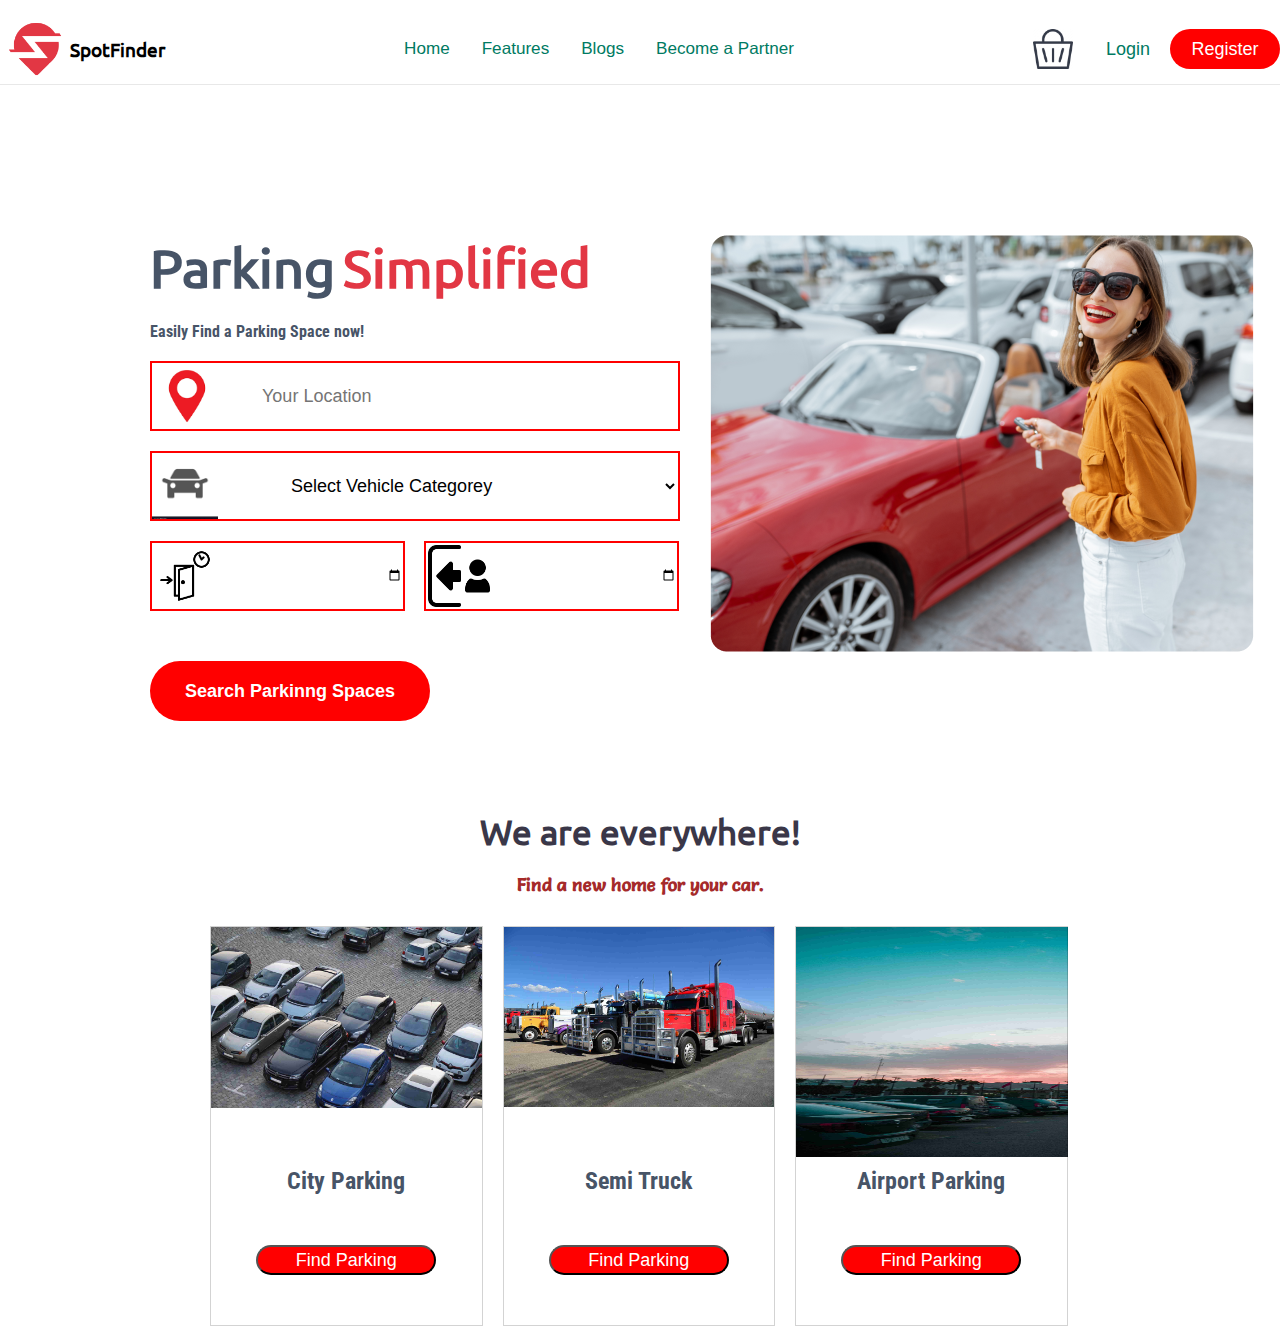
==== index.html @ 233106ea "Some Changes" ====
<!DOCTYPE html>
<html lang="en">
<head>
    <meta charset="UTF-8">
    <meta name="viewport" content="width=device-width, initial-scale=1.0">
    <title>SpotFinder-Clone</title>
    <link rel="stylesheet" href="style.css">
</head>
<body>
    
<nav>
    <div id="left">
        <img src="images/logo.png" alt="img">
        <h3>SpotFinder</h3>
    </div>
    <div id="center">
        <a href="#">Home</a>
        <a href="#">Features</a>
        <a href="#">Blogs</a>
        <a href="#">Become a Partner</a>
    </div>
    <div id="right">
        <img src="images/cart.png" alt="img">
        <button id="b1">Login</button>
        <button id="b2">Register</button>
    </div>
</nav>

<!-- nav bar closed -->



<!-- 1st main div open -->


<div id="main">

    <div id="cm1">
        <h1><span id="span1">Parking</span> <span id="span2">Simplified</span></h1>
        <h4>Easily Find a Parking Space now!</h4>
        <form action="">
        <input type="text" placeholder="&nbsp;&nbsp;&nbsp;&nbsp;&nbsp;&nbsp;&nbsp;&nbsp;Your Location" id="input1">
        <br>
    <select name="" id="">
        <option selected disabled> &nbsp;&nbsp;&nbsp;&nbsp;&nbsp;&nbsp;&nbsp;&nbsp;&nbsp;&nbsp;&nbsp;&nbsp; Select Vehicle Categorey</option>
        <option value="">Car</option>
        <option value="">Event</option>
        <option value="">Valet</option>
        <option value="">Semi Truck</option>
    </select>
    <br>
    <input type="date" placeholder="Checkin" id="input2">
    <input type="date" placeholder="Check Out" id="input3">
    </form>
    <button id="b3">Search Parkinng spaces</button>
    </div>
    <div id="cm2">
        <img src="images/mainpic1.png" alt="img">
    </div>
</div>


    <h1 style="color: #3A3748; font-family: 'ubuntu'; text-align: center; margin-top: 90px; font-size: 220%;">We are everywhere!</h1>
    <h4 style="color: brown; font-family: 'salsa'; text-align: center; margin-top: 20px; margin-bottom: 30px; font-size: large;">Find a new home for your car.</h4>
    <div id="main2">
    <div id="md1">
        <!-- <img src="images/cityparking.jpg" alt="img"> -->
        <h2>City Parking</h2>
        <button class="button1">Find Parking</button>
    </div>
    <div id="md2">
        <!-- <img src="images/truck.jpg" alt="img"> -->
        <h2>Semi Truck</h2>
        <button class="button1">Find Parking</button>
    </div>
    <div id="md3">
        <!-- <img src="images/airportparking.jpg" alt="img" style="width: 350px; height: 200px;"> -->
        <h2>Airport Parking</h2>
        <button class="button1">Find Parking</button>
    </div>
</div>


</body>
</html>
---- style.css ----
@font-face {
    font-family: 'roboto';
    src: url(Fonts/Roboto_Condensed/RobotoCondensed-VariableFont_wght.ttf);
}
@font-face {
    font-family: 'salsa';
    src: url(Fonts/Salsa/Salsa-Regular.ttf);
}
@font-face {
    font-family: 'ubuntu';
    src: url(Fonts/Ubuntu/Ubuntu-Regular.ttf);
}
nav{
    display: flex;
    justify-content: space-between;
    align-items: center;
    padding-top: 14px;
    border-bottom: 1px solid rgba(0, 0, 0, 0.089);
}
*{
    margin: 0;
    padding: 0;
    box-sizing: border-box;
}
#left img{
    width: 70px;
    height: 70px;
    /* margin-left: 60px; */
}
#left{
    display: flex;
    align-items: center;
}
#left h3{
    font-family: 'ubuntu';
}
#center a{
    text-decoration: none;
    padding: 14px;
    color: #007A62;
    font-size: 107%;
    font-family: 'Gill Sans', 'Gill Sans MT', Calibri, 'Trebuchet MS', sans-serif;
}
#right{
    display: flex;
    /* padding: 10px; */
}
#right img{
    width: 40px;
    height: 40px;
    margin-right: 20px;
    display: flex;
    align-items: center;
}
#right #b1{
    border: none;
    color: #007A62;
    margin-left: 13px;
    font-size: large;
    background-color: transparent;
}
#right #b2{
    color: white;
    background-color: red;
    border: none;
    width: 110px;
    border-radius: 20px;
    margin-left: 20px;
    font-size: large;
}
#input1{
    background: url(images/location.png) no-repeat left center;
    background-size: contain;
    padding-left: 70px;
    font-size: large;
    height: 70px;
    width: 530px;
    margin-top: 20px;
    outline: none;
    border: 2px solid red;
}
select{
    background: url(images/vehicle.png) no-repeat left center;
    background-size: contain;
    height: 50px;
    width: 400px;
    margin-top: 20px;
    font-size: large;
    height: 70px;
    width: 530px;
    outline: none;
    border: 2px solid red;
    padding-left: 70px;
}
#input2{
    background: url(images/checkout.png) no-repeat left center;
    background-size: contain;
    height: 70px;
    width: 255px;
    border: 2px solid red;
    margin-right: 15px;
}
#input3{
    background: url(images/checkin.png) no-repeat left center;
    background-size: contain;
    height: 70px;
    width: 255px;
    margin-top: 20px;
    border: 2px solid red;
}
input[type=date]::-webkit-datetime-edit-text {
    -webkit-appearance: none;
    display: none;
}
input[type=date]::-webkit-datetime-edit-month-field{
    -webkit-appearance: none;
    display: none;
}
input[type=date]::-webkit-datetime-edit-day-field {
    -webkit-appearance: none;
    display: none;
}
input[type=date]::-webkit-datetime-edit-year-field {
    -webkit-appearance: none;
    display: none;
}
#b3{
    background-color: red;
    color: white;
    width: 280px;
    margin-top: 50px;
    height: 60px;
    font-weight: bolder;
    font-size: large;
    font-family: 'Segoe UI', Tahoma, Geneva, Verdana, sans-serif;
    border: none;
    border-radius: 30px;
    text-transform: capitalize;
}
#main{
    display: flex;
    margin-top: 150px;
}
#cm1{
    margin-left: 150px;
}
#cm2{
    padding-left: 30px;
    
}
#span1{
    font-family: 'ubuntu';
    color: #475467;
    font-size: 170%;
}
#span2{
    color: #E23744;
    font-family: 'ubuntu';
    font-size: 170%;
}
#cm1 h4{
    color: #475467;
    font-family: 'roboto';
    margin-top: 22px;
}
#main2{
    width: 100%;
    display: flex;
    padding-left: 190px;
}
#md1{
    width: 25%;
    height: 400px;
    border: 1px solid rgba(0, 0, 0, 0.171);
   margin-left: 20px;
    box-sizing: border-box;
    display: flex;
    flex-direction: column;
    padding-top: 240px;
    align-items: center;  
    background: url(images/cityparking.jpg) no-repeat;
    background-size: contain;
}
#md2{
    width: 25%;
    height: 400px;
    border: 1px solid rgba(0, 0, 0, 0.171);
   margin-left: 20px;
    box-sizing: border-box;
    display: flex;
    flex-direction: column;
    padding-top: 240px;
    align-items: center;  
    background: url(images/truck.jpg) no-repeat;
    background-size: contain;
}

#md3{
    width: 25%;
    height: 400px;
    border: 1px solid rgba(0, 0, 0, 0.171);
   margin-left: 20px;
    box-sizing: border-box;
    display: flex;
    flex-direction: column;
    padding-top: 240px;
    align-items: center;  
    background: url(images/airportparking.jpg) no-repeat;
    background-size: 600px 230px;
}
#md3{
    width: 25%;
    height: 400px;
    margin-left: 20px;
    box-sizing: border-box;
    border: 1px solid rgba(0, 0, 0, 0.171);
}
#md1 img{
    width: 100%;
}
#md2 img{
    width: 100%;
}
#md3 img{
    width: 84%;
}
#md1 h2{
    text-align: center;
    font-family: 'roboto';
    color: #475467;
}
#md2 h2{
    text-align: center;
    font-family: 'roboto';
    color: #475467;
}#md3 h2{
    text-align: center;
    font-family: 'roboto';
    color: #475467;
}
.button1{
    background-color: red;
    color: white;
    width: 180px;
    border-radius: 20px;
    height: 30px;
    font-size: large;
    margin-top: 50px;
    
}
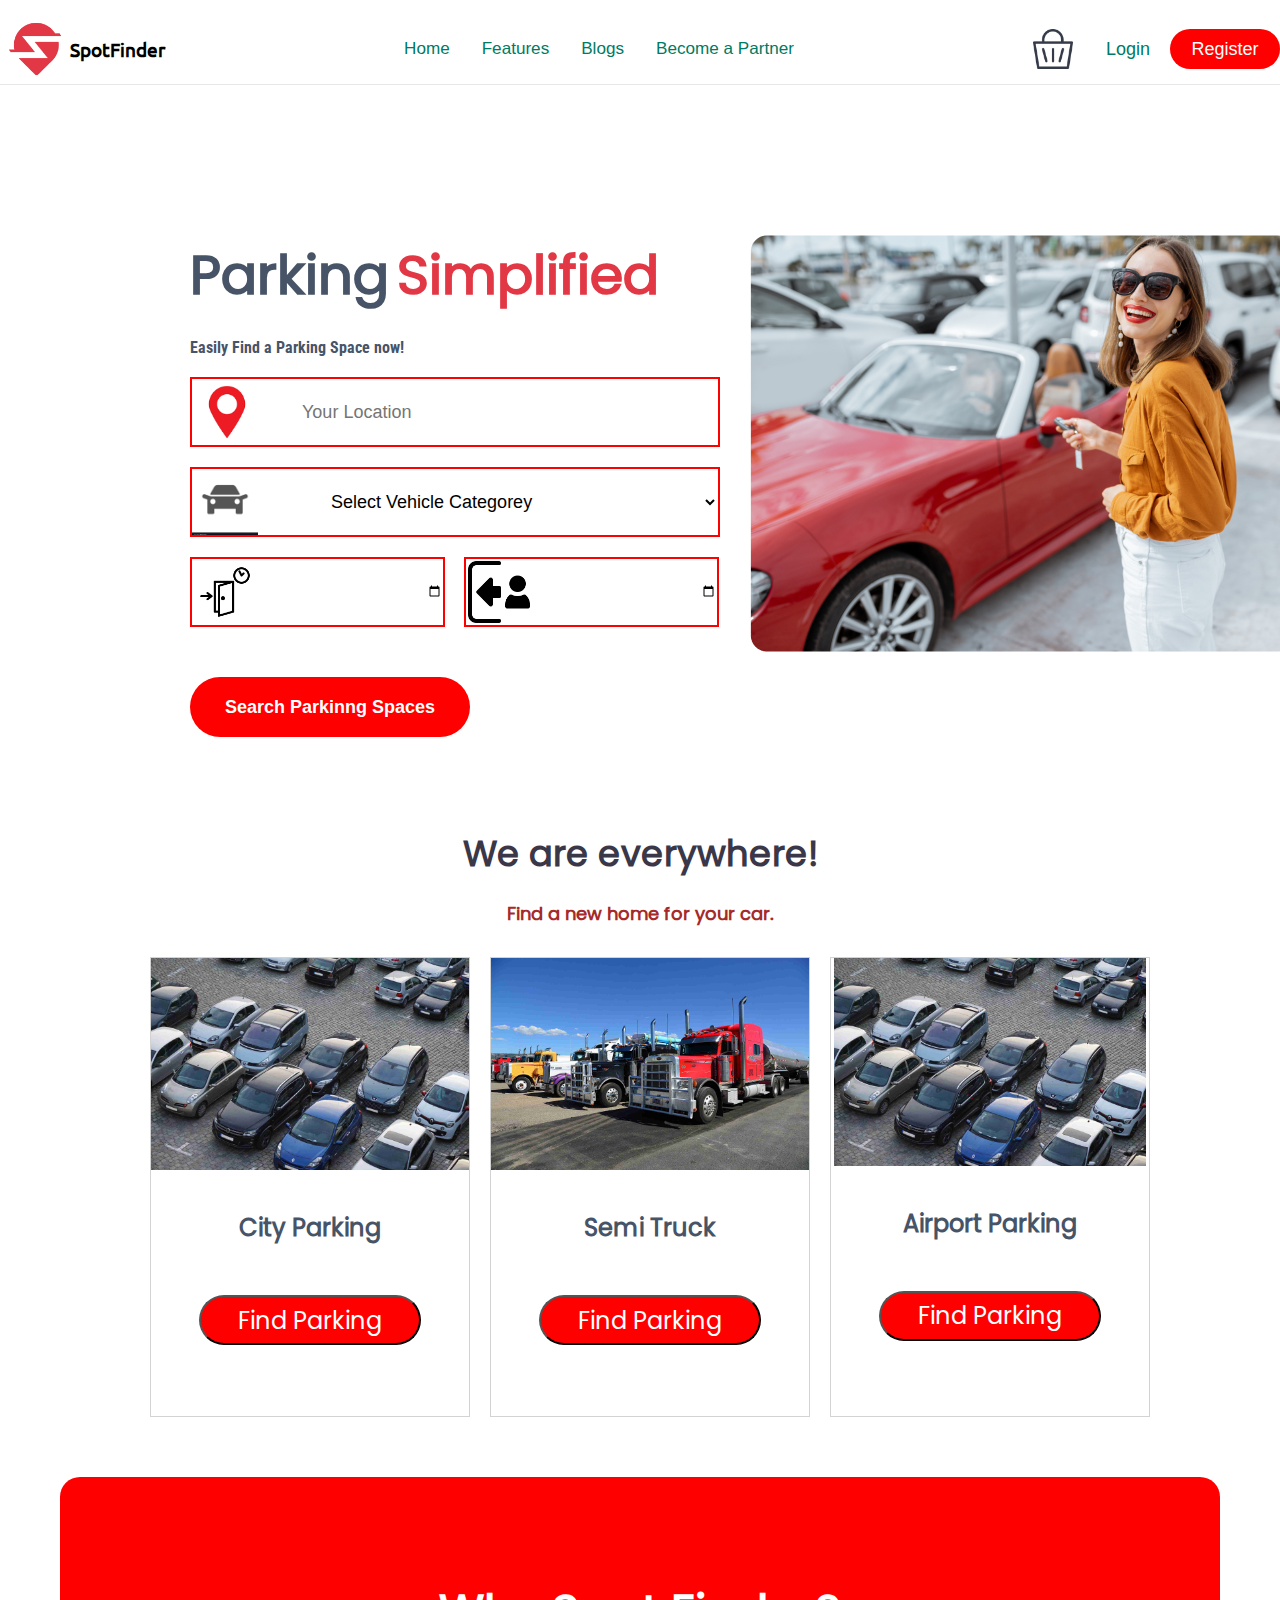
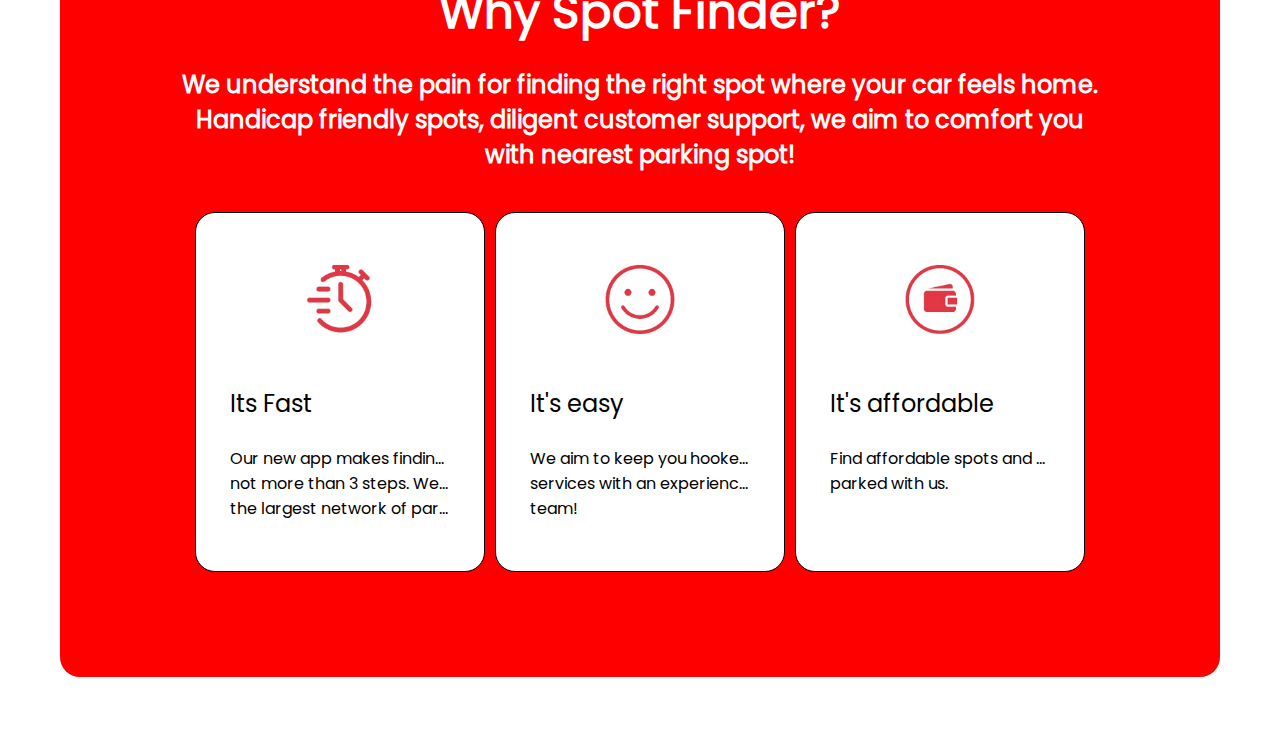
==== commit 64322b0f: "Some-Changes" ====
--- a/index.html
+++ b/index.html
@@ -60,26 +60,57 @@
 </div>
 
 
-    <h1 style="color: #3A3748; font-family: 'ubuntu'; text-align: center; margin-top: 90px; font-size: 220%;">We are everywhere!</h1>
-    <h4 style="color: brown; font-family: 'salsa'; text-align: center; margin-top: 20px; margin-bottom: 30px; font-size: large;">Find a new home for your car.</h4>
+    <h1 style="color: #3A3748; font-family: 'poppins'; text-align: center; margin-top: 90px; font-size: 220%;">We are everywhere!</h1>
+    <h4 style="color: brown; font-family: 'poppins'; text-align: center; margin-top: 20px; margin-bottom: 30px; font-size: large;">Find a new home for your car.</h4>
     <div id="main2">
     <div id="md1">
-        <!-- <img src="images/cityparking.jpg" alt="img"> -->
+        <img src="images/cityparking.jpg" alt="img" style="margin-top: 0px;">
         <h2>City Parking</h2>
         <button class="button1">Find Parking</button>
     </div>
     <div id="md2">
-        <!-- <img src="images/truck.jpg" alt="img"> -->
+        <img src="images/truck.jpg" alt="img">
         <h2>Semi Truck</h2>
         <button class="button1">Find Parking</button>
     </div>
     <div id="md3">
-        <!-- <img src="images/airportparking.jpg" alt="img" style="width: 350px; height: 200px;"> -->
+        <img src="images/cityparking.jpg" alt="img" >
         <h2>Airport Parking</h2>
         <button class="button1">Find Parking</button>
     </div>
 </div>
 
 
+
+<!-- 2nd main div opened -->
+
+
+<div id="main3">
+    <h1 style="text-align: center; font-size: 290%; padding-top: 100px;">Why Spot Finder?</h1>
+    <h4 style="text-align: center; margin-top: 20px; font-size: 150%;">We understand the pain for finding the right spot where your car feels home. <br> Handicap friendly spots, diligent customer support, we aim to comfort you <br> with nearest parking spot!</h4>
+<div id="main4">
+    <div id="m4-1">
+        <img src="images/time.png" alt="img">
+        <h2 class="div-text">Its Fast</h2>
+        <h4 class="div-text"><br> Our new app makes finding spots in <br> not more than 3 steps. We're building <br> the largest network of parking spots!</h4>
+    </div>
+
+    <div id="m4-2">
+        <img src="images/smile.png" alt="img">
+        <h2 class="div-text">It's easy</h2>
+        <h4 class="div-text"><br>We aim to keep you hooked to our <br> services with an experience excellence <br> team!</h4>
+    </div>
+
+    <div id="m4-3">
+        <img src="images/wallet.png" alt="img">
+        <h2 class="div-text">It's affordable</h2>
+        <h4 class="div-text"><br>Find affordable spots and spend your days stress-free while your car is <br> parked with us.</h4>
+    </div>
+</div>
+
+</div>
+
+</div>
+
 </body>
 </html>--- a/style.css
+++ b/style.css
@@ -9,6 +9,10 @@
 @font-face {
     font-family: 'ubuntu';
     src: url(Fonts/Ubuntu/Ubuntu-Regular.ttf);
+}
+@font-face {
+    font-family: 'poppins';
+    src: url(Fonts/Poppins/Poppins-Regular.ttf);
 }
 nav{
     display: flex;
@@ -140,7 +144,16 @@
 #main{
     display: flex;
     margin-top: 150px;
-}
+    display: flex;
+    margin-top: 150px;
+    max-width: 1200px; /* Adjust the value based on your design */
+    margin-left: auto;
+    margin-right: auto;
+    }
+    
+    /* Apply max-width to other container elements as needed */
+    
+
 #cm1{
     margin-left: 150px;
 }
@@ -149,13 +162,13 @@
     
 }
 #span1{
-    font-family: 'ubuntu';
+    font-family: 'poppins';
     color: #475467;
     font-size: 170%;
 }
 #span2{
     color: #E23744;
-    font-family: 'ubuntu';
+    font-family: 'poppins';
     font-size: 170%;
 }
 #cm1 h4{
@@ -166,54 +179,58 @@
 #main2{
     width: 100%;
     display: flex;
-    padding-left: 190px;
+    /* padding-left: 190px; */
+    align-items: center;
+    justify-content: center;
 }
 #md1{
-    width: 25%;
-    height: 400px;
+    width: 30%;
+    height: 460px;
+    border: 1px solid rgba(0, 0, 0, 0.171);
+    margin-left: 20px;
+    box-sizing: border-box;
+    display: flex;
+    flex-direction: column;
+    /* padding-top: 240px; */
+    align-items: center;  
+    /* background: url(images/cityparking.jpg) no-repeat; */
+    background-size: contain;
+}
+#md2{
+    width: 30%;
+    height: 460px;
     border: 1px solid rgba(0, 0, 0, 0.171);
    margin-left: 20px;
     box-sizing: border-box;
     display: flex;
     flex-direction: column;
-    padding-top: 240px;
+    /* padding-top: 240px; */
     align-items: center;  
-    background: url(images/cityparking.jpg) no-repeat;
-    background-size: contain;
-}
-#md2{
-    width: 25%;
-    height: 400px;
+    /* background: url(images/truck.jpg) no-repeat; */
+    /* background-size: contain; */
+}
+
+#md3{
+    width: 30%;
+    height: 460px;
     border: 1px solid rgba(0, 0, 0, 0.171);
-   margin-left: 20px;
-    box-sizing: border-box;
-    display: flex;
-    flex-direction: column;
-    padding-top: 240px;
+    margin-left: 20px;
+    /* box-sizing: border-box; */
+    display: flex;
+    flex-direction: column;
+    /* padding-top: 240px; */
     align-items: center;  
-    background: url(images/truck.jpg) no-repeat;
-    background-size: contain;
-}
-
+    /* background: url(images/airportparking.jpg) no-repeat; */
+    
+}
 #md3{
-    width: 25%;
-    height: 400px;
-    border: 1px solid rgba(0, 0, 0, 0.171);
-   margin-left: 20px;
-    box-sizing: border-box;
-    display: flex;
-    flex-direction: column;
-    padding-top: 240px;
-    align-items: center;  
-    background: url(images/airportparking.jpg) no-repeat;
-    background-size: 600px 230px;
-}
-#md3{
-    width: 25%;
-    height: 400px;
+    width: 30%;
+    height: 460px;
     margin-left: 20px;
     box-sizing: border-box;
     border: 1px solid rgba(0, 0, 0, 0.171);
+    display: flex;
+    flex-direction: column;
 }
 #md1 img{
     width: 100%;
@@ -222,29 +239,96 @@
     width: 100%;
 }
 #md3 img{
-    width: 84%;
+    width: 98%;
 }
 #md1 h2{
     text-align: center;
-    font-family: 'roboto';
-    color: #475467;
+    font-family: 'poppins';
+    color: #475467;
+    margin-top: 40px;
 }
 #md2 h2{
     text-align: center;
-    font-family: 'roboto';
-    color: #475467;
+    font-family: 'poppins';
+    color: #475467;
+    margin-top: 40px;
 }#md3 h2{
     text-align: center;
-    font-family: 'roboto';
-    color: #475467;
+    font-family: 'poppins';
+    color: #475467;
+    margin-top: 40px;
 }
 .button1{
     background-color: red;
     color: white;
-    width: 180px;
+    width: 210px;
+    border-radius: 30px;
+    height: 50px;
+    font-size: x-large;
+    margin-top: 50px;
+    font-family: 'poppins';
+    
+}
+
+#main3{
+    background-color: red;
     border-radius: 20px;
-    height: 30px;
-    font-size: large;
-    margin-top: 50px;
-    
-}+    margin-top: 60px;
+    margin: 60px;
+    height: 800px;
+}
+#main3 h1 , h4{
+    color: white;
+    font-family: 'poppins';
+}
+#main4{
+    display: flex;
+    width: 100%;
+    justify-content: center;
+    margin-top: 40px;
+    
+}
+
+#m4-1 , #m4-2 , #m4-3{
+    background-color: white;
+    width: 25%;
+    height: 360px;
+    border-radius: 20px;
+    border: 1px solid black;
+    display: flex;
+    align-items: center;
+    flex-direction: column;
+    font-family: 'poppins';
+}
+#m4-1 img , #m4-2 img , #m4-3 img{
+    width: 60%;
+}
+.div-text{
+    color: black;
+    /* margin-top: 40px; */
+    text-align: justify;
+    font-weight: lighter;
+    padding-left: 20px;
+    padding-right: 20px;
+}
+#m4-2 , #m4-3{
+    margin-left: 10px;
+}
+#md1, #md2, #md3 {
+    width: 25%;
+    /* ... other styles ... */
+}
+
+.button1 {
+    width: 70%; /* Adjust the percentage based on your design */
+}
+.div-text {
+ 
+    width: 90%; 
+}
+.div-text {
+    overflow: hidden;
+    text-overflow: ellipsis;
+    white-space: nowrap;
+}
+
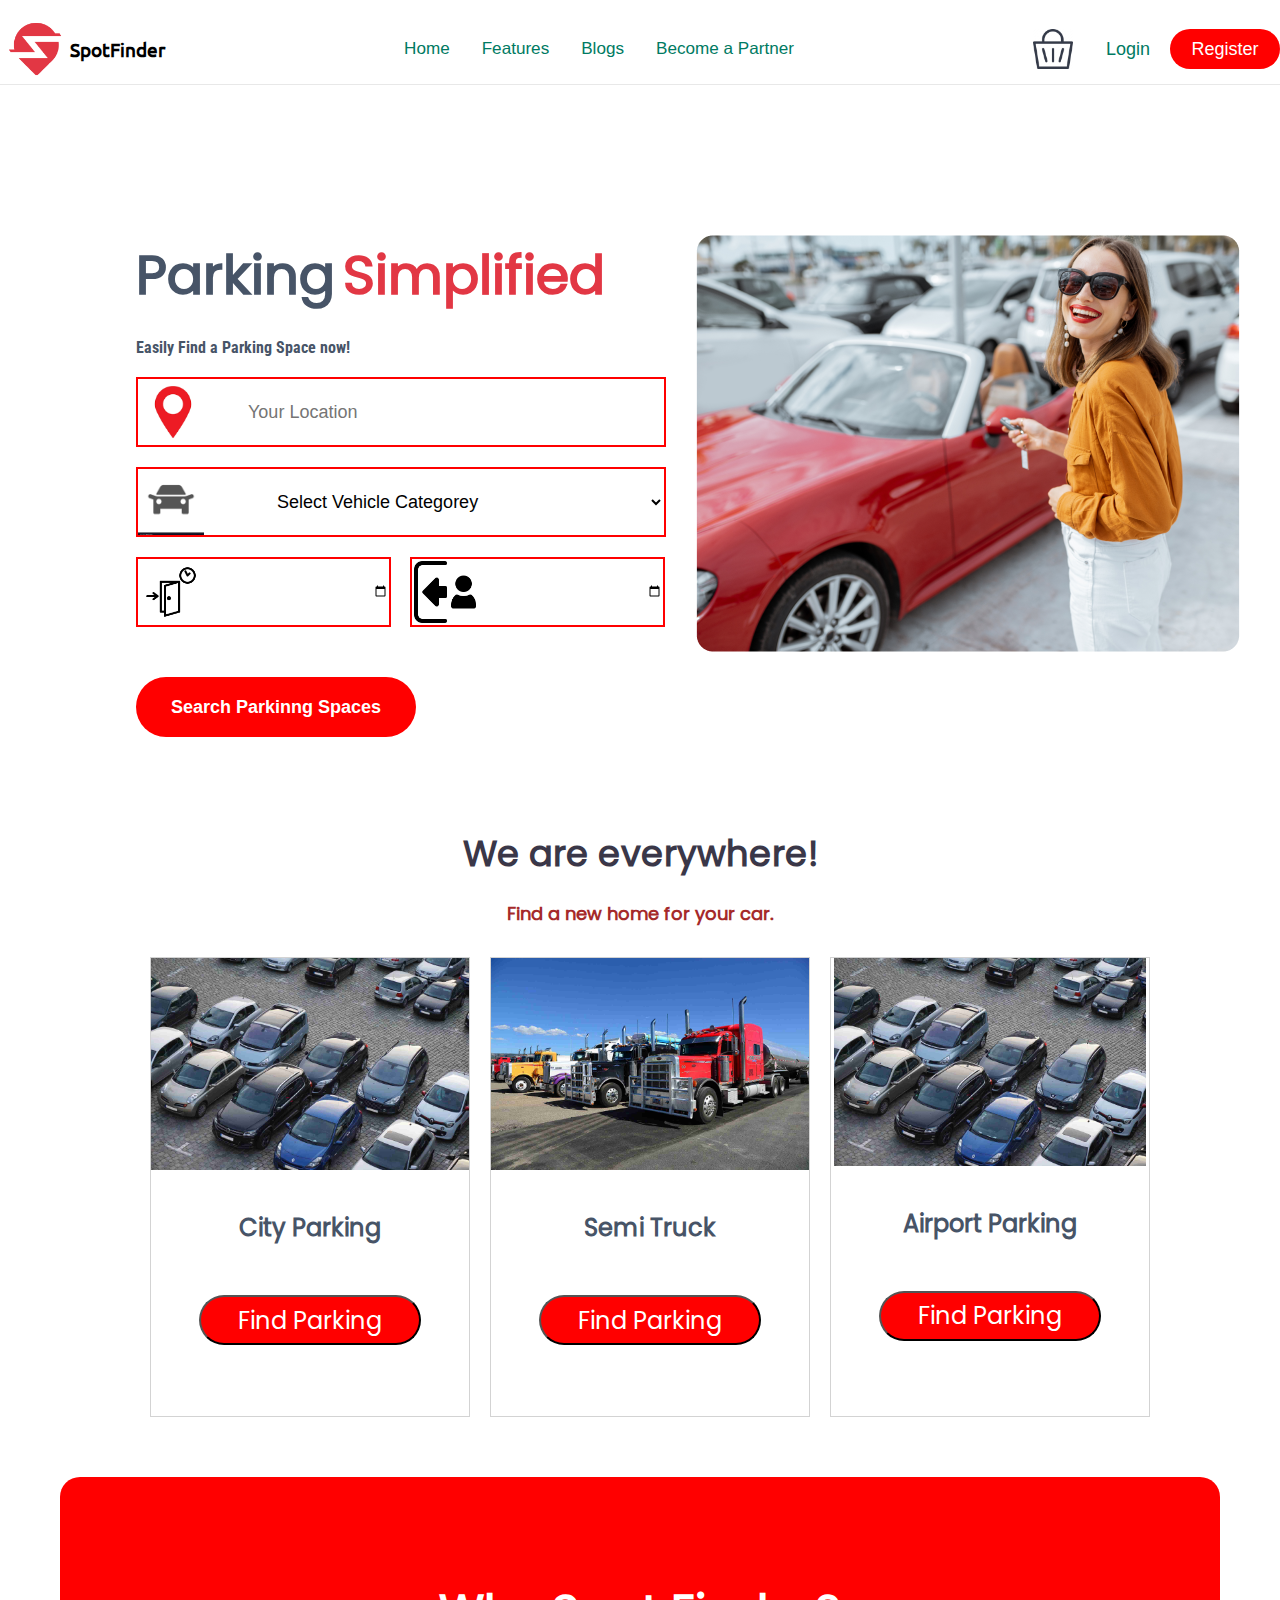
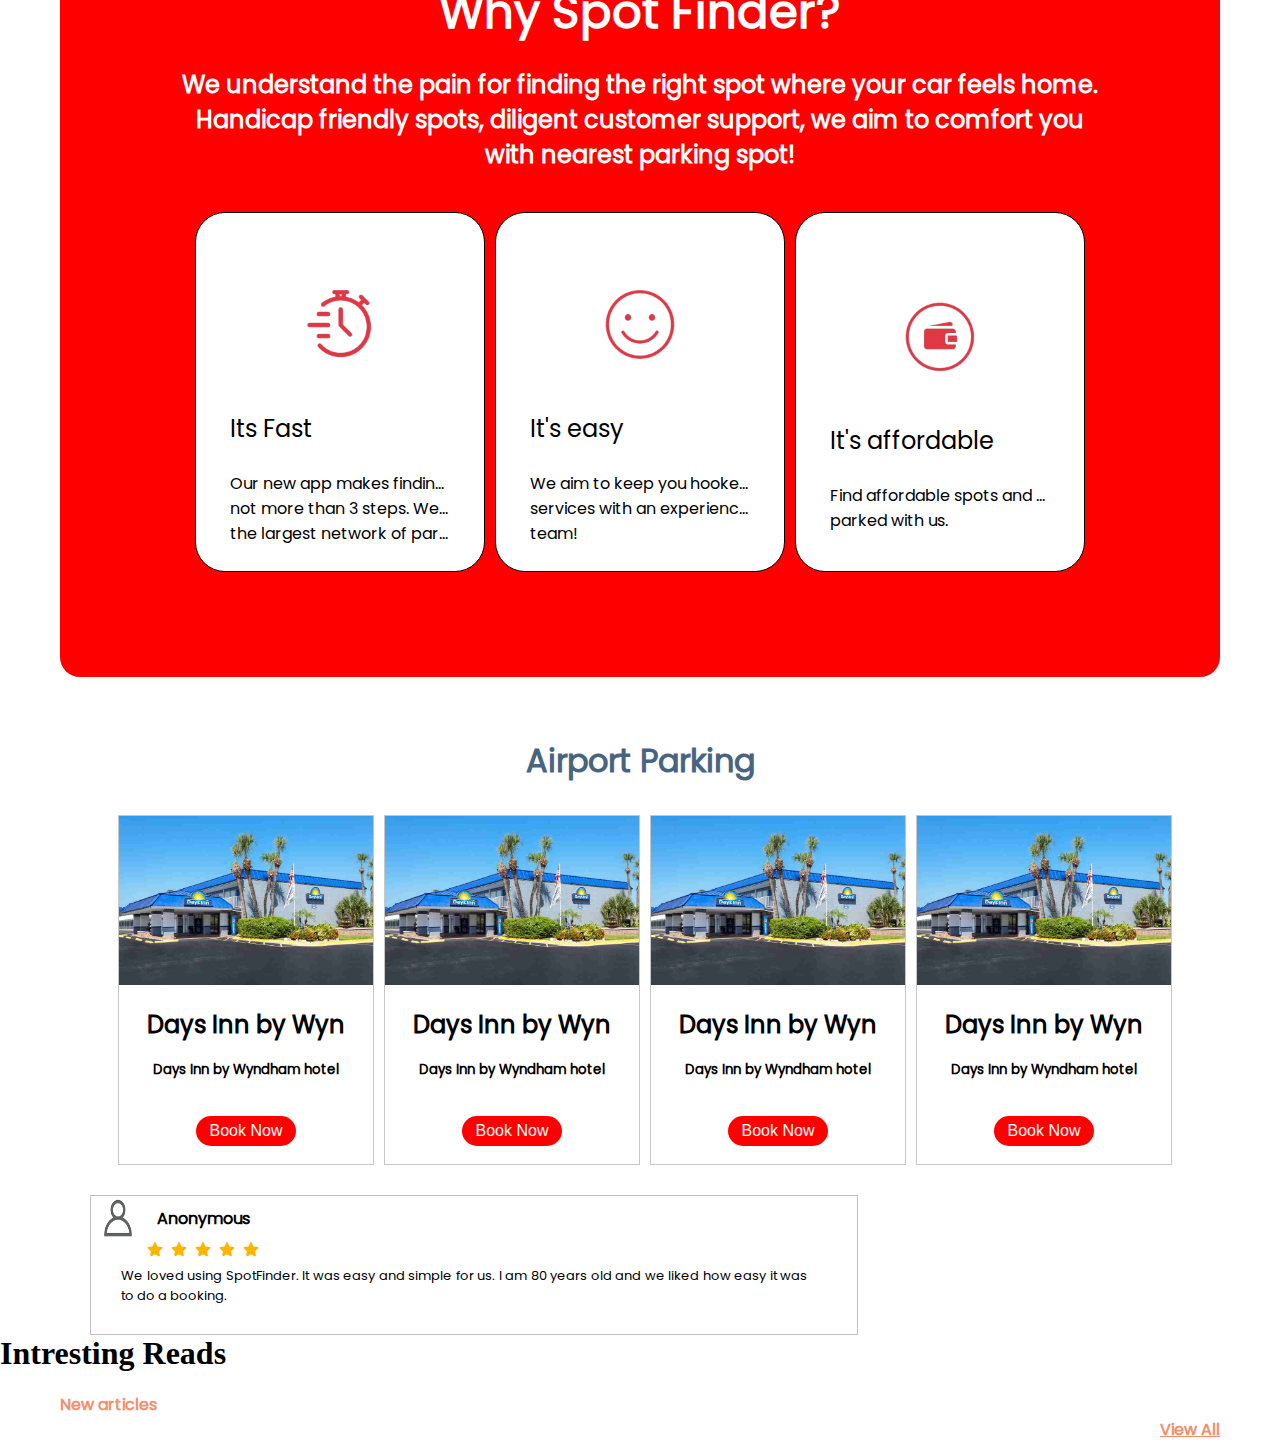
==== commit a47b0528: "Some Changes" ====
--- a/index.html
+++ b/index.html
@@ -79,7 +79,7 @@
         <button class="button1">Find Parking</button>
     </div>
 </div>
-
+</div>
 
 
 <!-- 2nd main div opened -->
@@ -110,7 +110,68 @@
 
 </div>
 
+
+
+
+
+
+<h1 style="color: #476480; text-align: center; font-family: 'poppins';">Airport Parking</h1>
+<div id="main5">
+    <div id="m5-1">
+        <img src="images/daysinn.jpg" alt="img"><br><br>
+        <h2>Days Inn by Wyn</h2><br>   
+        <h5>Days Inn by Wyndham hotel </h5><br><br>
+        <button class="button2">Book Now</button>
+    </div>
+    <div id="m5-2">
+        <img src="images/daysinn.jpg" alt="img"><br><br>
+        <h2>Days Inn by Wyn</h2><br>
+        <h5>Days Inn by Wyndham hotel </h5><br><br>
+        <button class="button2">Book Now</button>
+    </div>
+    <div id="m5-3">
+        <img src="images/daysinn.jpg" alt="img"><br><br>
+        <h2>Days Inn by Wyn</h2><br>
+        <h5>Days Inn by Wyndham hotel </h5><br><br>
+        <button class="button2">Book Now</button>
+    </div>
+    <div id="m5-4">     
+          <img src="images/daysinn.jpg" alt="img"><br><br>
+        <h2>Days Inn by Wyn</h2><br>
+        <h5>Days Inn by Wyndham hotel </h5><br><br>
+        <button class="button2">Book Now</button>
+    </div>
 </div>
 
+
+<div id="main6">
+<table border="0">
+    <tr>
+        <td colspan="2"  style="display: flex; justify-content: center; width: 50px;"><img src="images/user.png" alt="img" style="width: 40px; height: 40px;"></td>
+        <th id="firstth">Anonymous</th>
+    </tr>
+    <tr>
+    <td></td>
+    <td><img src="images/star.png" alt="img" style="width: 20px; height: 20px;">
+        <img src="images/star.png" alt="img" style="width: 20px; height: 20px;">
+        <img src="images/star.png" alt="img" style="width: 20px; height: 20px;">
+        <img src="images/star.png" alt="img" style="width: 20px; height: 20px;">
+        <img src="images/star.png" alt="img" style="width: 20px; height: 20px;">
+    </td>
+    </tr>
+</table>
+
+<p>We loved using SpotFinder. It was easy and simple for us. I am 80 years old and we liked how easy it was to do a booking.</p>
+
+</div>
+
+
+<h1>Intresting Reads</h1>
+<h4 style="text-align: left; margin-top: 20px;  color: #F38E6F; margin-left: 60px; font-family: 'poppins';">New articles</h4>
+<h4 style="text-align: right; text-decoration: underline; cursor: pointer; color: #F38E6F; margin-right: 60px; font-family: 'poppins';">View All</h4>
+
+<div id="main7">
+    
+</div>
 </body>
 </html>--- a/style.css
+++ b/style.css
@@ -155,7 +155,7 @@
     
 
 #cm1{
-    margin-left: 150px;
+    margin-left: auto;
 }
 #cm2{
     padding-left: 30px;
@@ -189,12 +189,16 @@
     border: 1px solid rgba(0, 0, 0, 0.171);
     margin-left: 20px;
     box-sizing: border-box;
-    display: flex;
+    /* display: flex; */
     flex-direction: column;
     /* padding-top: 240px; */
     align-items: center;  
     /* background: url(images/cityparking.jpg) no-repeat; */
     background-size: contain;
+    overflow: hidden;
+    max-height: 470px;
+    display: inline-flex;
+    /* margin: auto; */
 }
 #md2{
     width: 30%;
@@ -206,6 +210,9 @@
     flex-direction: column;
     /* padding-top: 240px; */
     align-items: center;  
+    overflow: hidden;
+    max-height: 470px;
+    display: inline-flex;
     /* background: url(images/truck.jpg) no-repeat; */
     /* background-size: contain; */
 }
@@ -220,6 +227,9 @@
     flex-direction: column;
     /* padding-top: 240px; */
     align-items: center;  
+    overflow: hidden;
+    max-height: 470px;
+    display: inline-flex;
     /* background: url(images/airportparking.jpg) no-repeat; */
     
 }
@@ -231,6 +241,8 @@
     border: 1px solid rgba(0, 0, 0, 0.171);
     display: flex;
     flex-direction: column;
+    overflow: hidden;
+    max-height: 470px;
 }
 #md1 img{
     width: 100%;
@@ -289,16 +301,76 @@
     
 }
 
+/* #m4-1{
+    background-color: rgb(255, 255, 255);
+    color: rgba(0, 0, 0, 0.87);
+    transition: box-shadow 300ms cubic-bezier(0.4, 0, 0.2, 1) 0ms;
+    overflow: hidden;
+    width: 100%;
+    height: 372px;
+    border-radius: 16px;
+    box-shadow: none;
+    display: flex;
+    -webkit-box-pack: center;
+    justify-content: center;
+    -webkit-box-align: center;
+    align-items: center;
+    flex-direction: column;
+    max-width: 346px;
+}
+
+
+#m4-2{
+    background-color: rgb(255, 255, 255);
+    color: rgba(0, 0, 0, 0.87);
+    transition: box-shadow 300ms cubic-bezier(0.4, 0, 0.2, 1) 0ms;
+    overflow: hidden;
+    width: 100%;
+    height: 372px;
+    border-radius: 16px;
+    box-shadow: none;
+    display: flex;
+    -webkit-box-pack: center;
+    justify-content: center;
+    -webkit-box-align: center;
+    align-items: center;
+    flex-direction: column;
+    max-width: 346px;
+}
+
+#m4-3{
+    background-color: rgb(255, 255, 255);
+    color: rgba(0, 0, 0, 0.87);
+    transition: box-shadow 300ms cubic-bezier(0.4, 0, 0.2, 1) 0ms;
+    overflow: hidden;
+    width: 100%;
+    height: 372px;
+    border-radius: 16px;
+    box-shadow: none;
+    display: flex;
+    -webkit-box-pack: center;
+    justify-content: center;
+    -webkit-box-align: center;
+    align-items: center;
+    flex-direction: column;
+    max-width: 346px; */
+/* } */
 #m4-1 , #m4-2 , #m4-3{
     background-color: white;
     width: 25%;
     height: 360px;
-    border-radius: 20px;
+    border-radius: 30px;
+    border-top-left-radius: 30px;
     border: 1px solid black;
     display: flex;
     align-items: center;
     flex-direction: column;
     font-family: 'poppins';
+    overflow: hidden;
+    max-width: 346px;
+    justify-content: center;
+    align-items: center;
+    /* max-width: 30%; */
 }
 #m4-1 img , #m4-2 img , #m4-3 img{
     width: 60%;
@@ -332,3 +404,226 @@
     white-space: nowrap;
 }
 
+
+#main5{
+    display: flex;
+    justify-content: center;
+    margin-top: 30px;
+    
+}
+#m5-1{
+    border: 1px solid rgba(0, 0, 0, 0.219);
+    width: 20%;
+    height: 350px;
+    -webkit-box-pack: center;
+    -webkit-box-align: center;
+    margin-left: 10px;
+}
+#m5-1 img{
+    width: 100%;
+}
+#m5-1 h2{
+    text-overflow: ellipsis;
+    font-family: 'poppins';
+    text-align: center;
+    margin: 0px;
+    padding: 0px;
+    width: 100%;
+}
+#m5-1 h5{
+    font-family: 'poppins';
+    text-align: center;
+    display: block;
+    margin: auto;
+    width: auto;
+}
+#m5-1 .button2{
+    width: 100px;
+    background-color: red;
+    color: white;
+    border-radius: 20px;
+    border: none;
+    height: 30px;
+    font-size: medium;
+    align-self: center;
+    display: block;
+    margin: auto;
+}
+
+
+
+
+#m5-2{
+    border: 1px solid rgba(0, 0, 0, 0.219);
+    width: 20%;
+    height: 350px;
+    -webkit-box-pack: center;
+    -webkit-box-align: center;
+    margin-left: 10px;
+}
+#m5-2 img{
+    width: 100%;
+}
+#m5-2 h2{
+    text-overflow: ellipsis;
+    font-family: 'poppins';
+    text-align: center;
+    margin: 0px;
+    padding: 0px;
+    width: 100%;
+}
+#m5-2 h5{
+    font-family: 'poppins';
+    text-align: center;
+    display: block;
+    margin: auto;
+    width: auto;
+}
+#m5-2 .button2{
+    width: 100px;
+    background-color: red;
+    color: white;
+    border-radius: 20px;
+    border: none;
+    height: 30px;
+    font-size: medium;
+    align-self: center;
+    display: block;
+    margin: auto;
+}
+
+#m5-3{
+    border: 1px solid rgba(0, 0, 0, 0.219);
+    width: 20%;
+    height: 350px;
+    -webkit-box-pack: center;
+    -webkit-box-align: center;
+    margin-left: 10px;
+}
+#m5-3 img{
+    width: 100%;
+}
+#m5-3 h2{
+    text-overflow: ellipsis;
+    font-family: 'poppins';
+    text-align: center;
+    margin: 0px;
+    padding: 0px;
+    width: 100%;
+}
+#m5-3 h5{
+    font-family: 'poppins';
+    text-align: center;
+    display: block;
+    margin: auto;
+    width: auto;
+}
+#m5-3 .button2{
+    width: 100px;
+    background-color: red;
+    color: white;
+    border-radius: 20px;
+    border: none;
+    height: 30px;
+    font-size: medium;
+    align-self: center;
+    display: block;
+    margin: auto;
+}
+
+#m5-4{
+    border: 1px solid rgba(0, 0, 0, 0.219);
+    width: 20%;
+    height: 350px;
+    -webkit-box-pack: center;
+    -webkit-box-align: center;
+    margin-left: 10px;
+}
+#m5-4 img{
+    width: 100%;
+}
+#m5-4 h2{
+    text-overflow: ellipsis;
+    font-family: 'poppins';
+    text-align: center;
+    margin: 0px;
+    padding: 0px;
+    width: 100%;
+}
+#m5-4 h5{
+    font-family: 'poppins';
+    text-align: center;
+    display: block;
+    margin: auto;
+    width: auto;
+}
+#m5-4 .button2{
+    width: 100px;
+    background-color: red;
+    color: white;
+    border-radius: 20px;
+    border: none;
+    height: 30px;
+    font-size: medium;
+    align-self: center;
+    display: block;
+    margin: auto;
+}
+
+#m5-5{
+    border: 1px solid rgba(0, 0, 0, 0.219);
+    width: 20%;
+    height: 350px;
+    -webkit-box-pack: center;
+    -webkit-box-align: center;
+    /* margin-left: 10px; */
+}
+#m5-5 img{
+    width: 100%;
+}
+#m5-5 h2{
+    text-overflow: ellipsis;
+    font-family: 'poppins';
+    text-align: center;
+    margin: 0px;
+    padding: 0px;
+    width: 100%;
+}
+#m5-5 h5{
+    font-family: 'poppins';
+    text-align: center;
+    display: block;
+    margin: auto;
+    width: auto;
+}
+#m5-5 .button2{
+    width: 100px;
+    background-color: red;
+    color: white;
+    border-radius: 20px;
+    border: none;
+    height: 30px;
+    font-size: medium;
+    align-self: center;
+    display: block;
+    margin: auto;
+}
+
+#firstth{
+    font-family: 'poppins';
+}
+
+#main6{
+    margin-top: 30px;
+    border: 1px solid rgba(0, 0, 0, 0.247);
+    width: 60%;
+    margin-left: 90px;
+    height: 140px;
+}
+#main6 p{
+    font-size: small;
+    margin-left: 30px;
+    text-align: justify;
+    font-family: 'poppins';
+    margin-right: 50px;
+}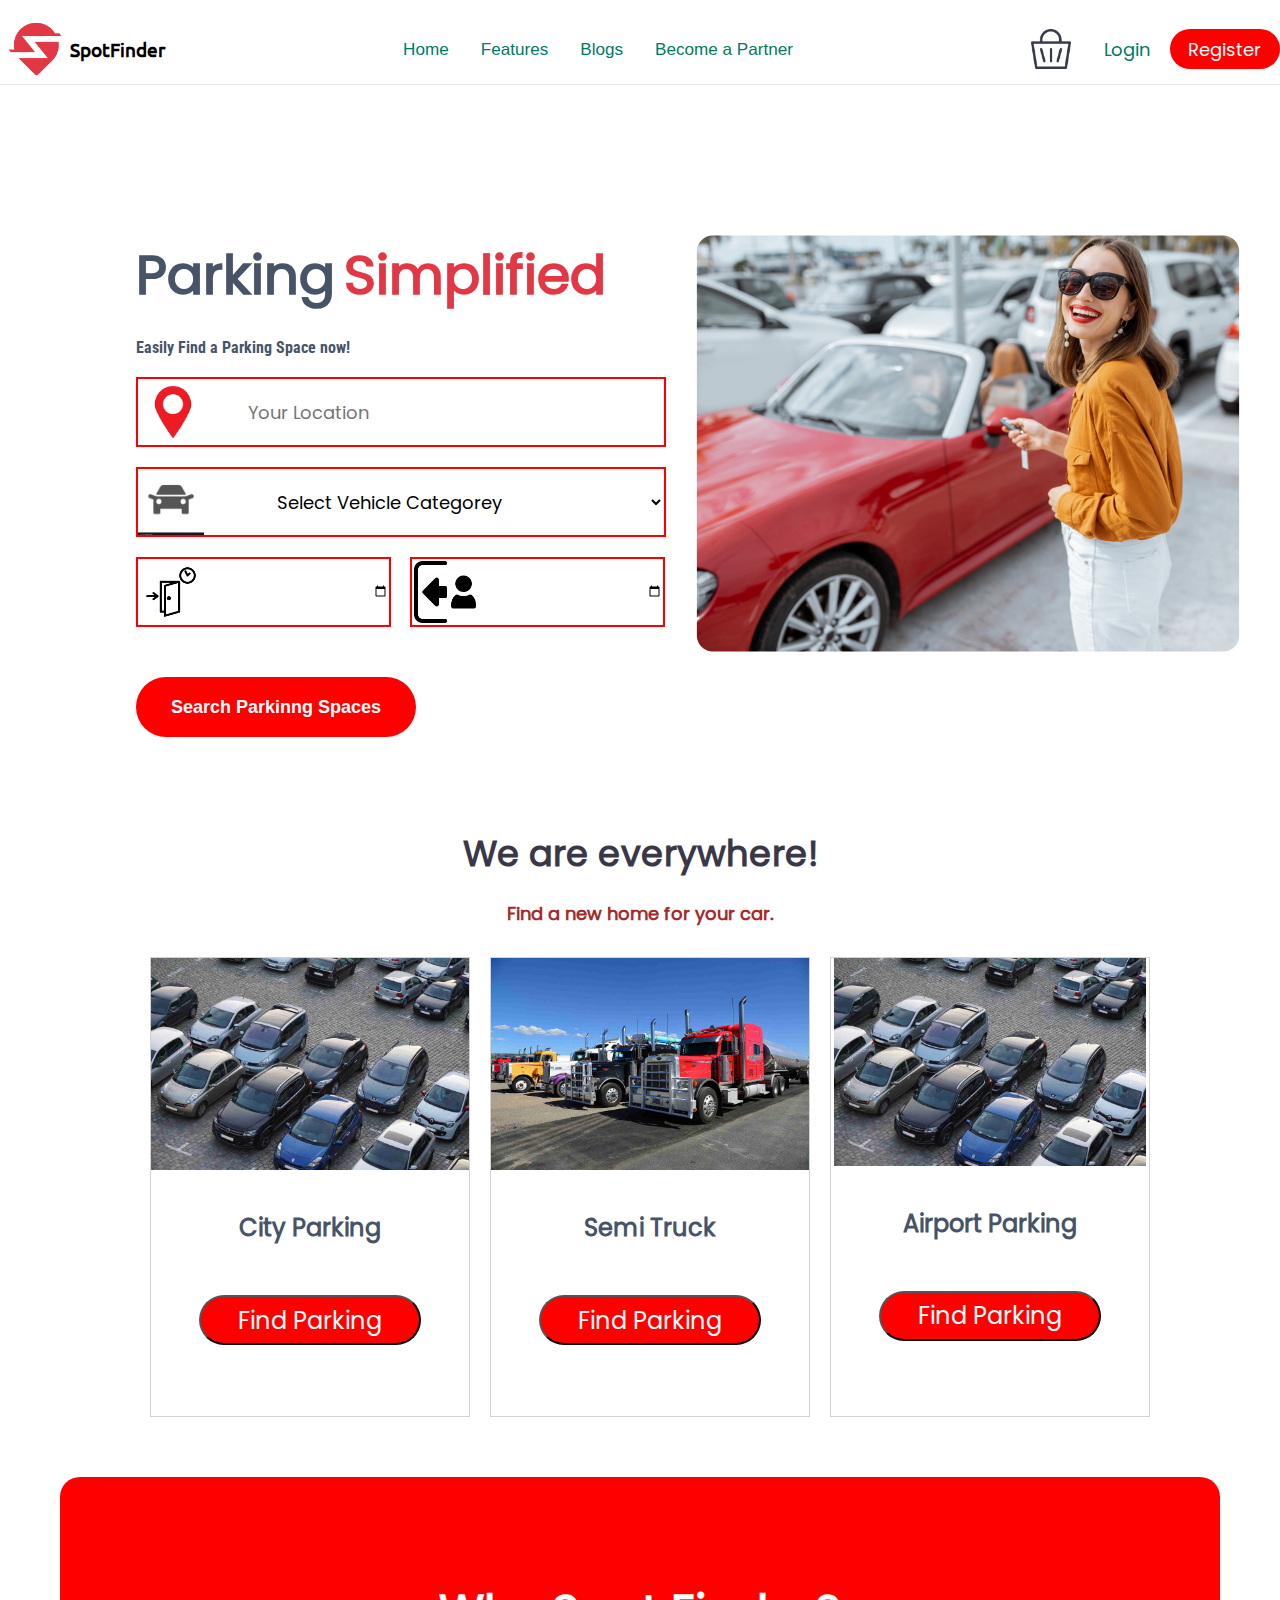
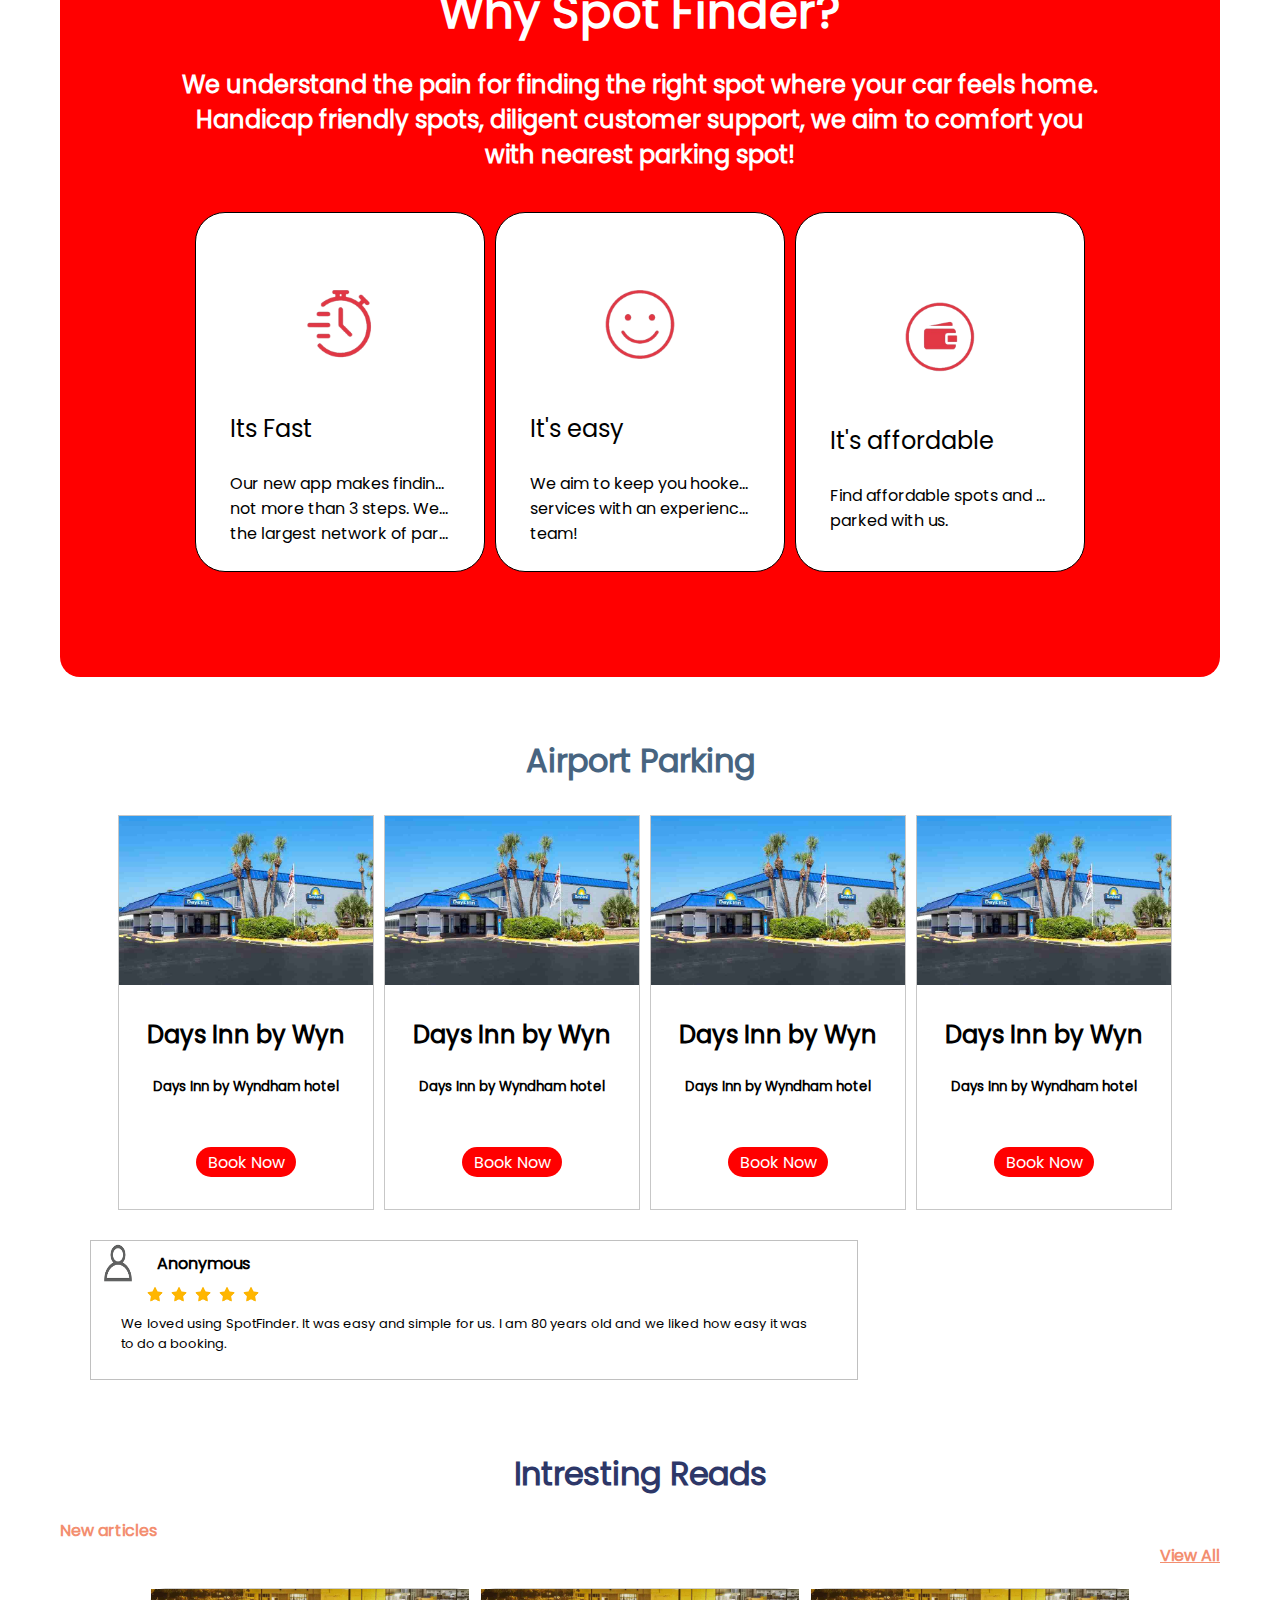
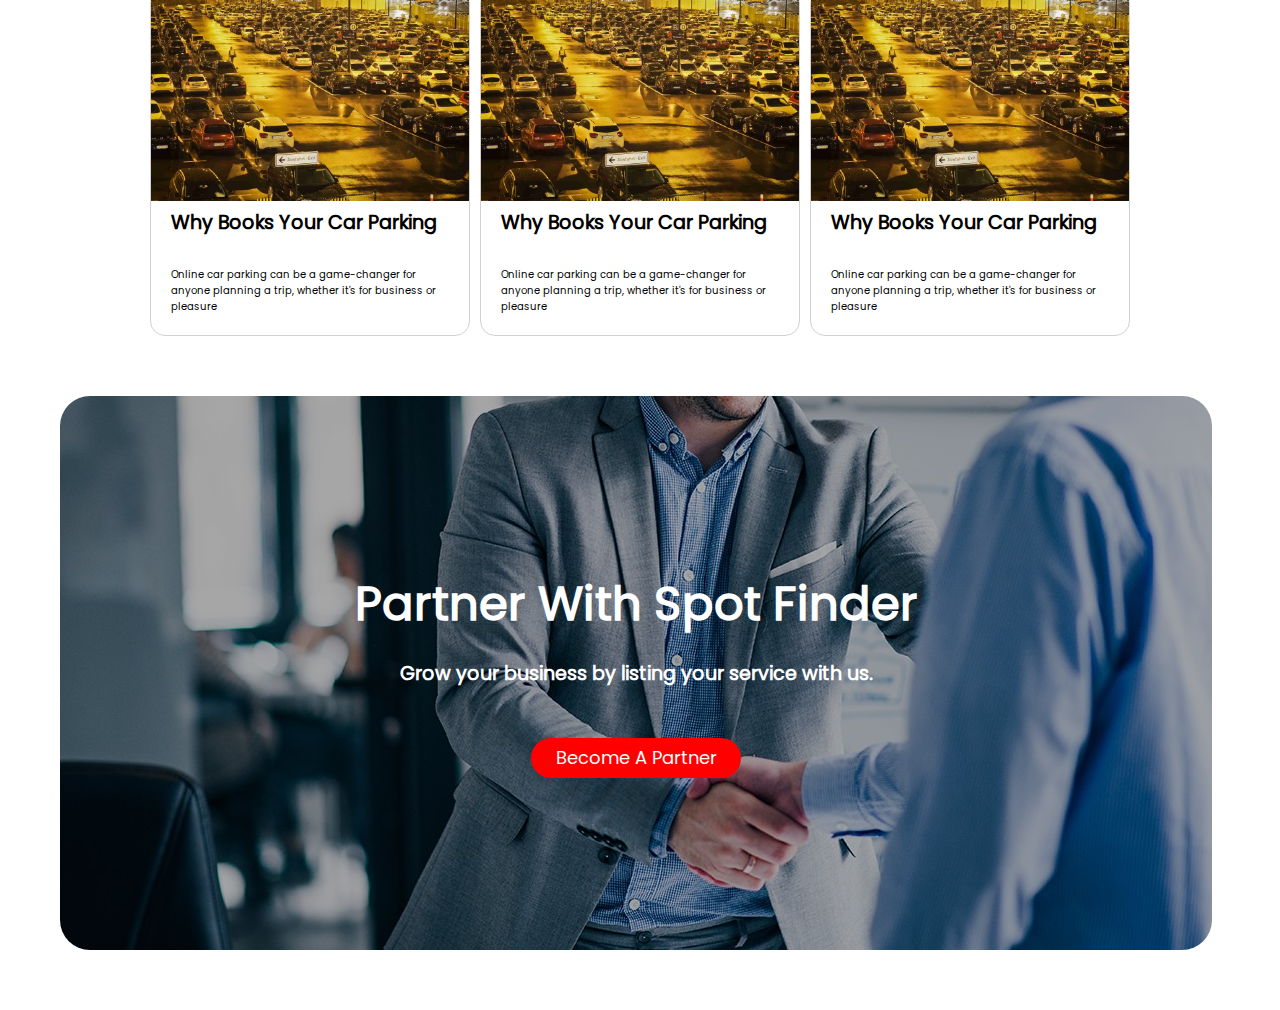
==== commit 47c9cd4a: "Some Changes" ====
--- a/index.html
+++ b/index.html
@@ -166,12 +166,41 @@
 </div>
 
 
-<h1>Intresting Reads</h1>
+<h1 style="color: #2D3768; font-family: 'poppins'; text-align: center; margin-top: 70px;">Intresting Reads</h1>
 <h4 style="text-align: left; margin-top: 20px;  color: #F38E6F; margin-left: 60px; font-family: 'poppins';">New articles</h4>
-<h4 style="text-align: right; text-decoration: underline; cursor: pointer; color: #F38E6F; margin-right: 60px; font-family: 'poppins';">View All</h4>
+<h4 style="text-align: right; text-decoration: underline; cursor: pointer; color: #F38E6F; margin-right: 60px; font-family: 'poppins'; margin-top: 0px; margin-bottom: 20px;">View All</h4>
 
 <div id="main7">
-    
-</div>
+    <div id="m7-1">
+        <img src="images/multiplecar.jpg" alt="img">
+        <h1>Why Books Your Car Parking</h1>
+        <p>Online car parking can be a game-changer for anyone planning a trip, whether it's for business or pleasure</p>
+    </div>
+
+
+    <div id="m7-2">
+        <img src="images/multiplecar.jpg" alt="img">
+        <h1>Why Books Your Car Parking</h1>
+        <p>Online car parking can be a game-changer for anyone planning a trip, whether it's for business or pleasure</p>
+    </div>
+
+
+    <div id="m7-3">
+        <img src="images/multiplecar.jpg" alt="img">
+        <h1>Why Books Your Car Parking</h1>
+        <p>Online car parking can be a game-changer for anyone planning a trip, whether it's for business or pleasure</p>
+    </div>
+</div>
+
+
+<div id="main8">
+    <h1>Partner With Spot Finder</h1>
+    <h5>Grow your business by listing your service with us.</h5>
+    <button>Become A Partner</button>
+</div>
+
+
+
+
 </body>
 </html>--- a/style.css
+++ b/style.css
@@ -25,6 +25,7 @@
     margin: 0;
     padding: 0;
     box-sizing: border-box;
+    font-family: 'poppins';
 }
 #left img{
     width: 70px;
@@ -414,7 +415,7 @@
 #m5-1{
     border: 1px solid rgba(0, 0, 0, 0.219);
     width: 20%;
-    height: 350px;
+    height: 395px;
     -webkit-box-pack: center;
     -webkit-box-align: center;
     margin-left: 10px;
@@ -456,7 +457,7 @@
 #m5-2{
     border: 1px solid rgba(0, 0, 0, 0.219);
     width: 20%;
-    height: 350px;
+    height: 395px;
     -webkit-box-pack: center;
     -webkit-box-align: center;
     margin-left: 10px;
@@ -495,7 +496,7 @@
 #m5-3{
     border: 1px solid rgba(0, 0, 0, 0.219);
     width: 20%;
-    height: 350px;
+    height: 395px;
     -webkit-box-pack: center;
     -webkit-box-align: center;
     margin-left: 10px;
@@ -534,7 +535,7 @@
 #m5-4{
     border: 1px solid rgba(0, 0, 0, 0.219);
     width: 20%;
-    height: 350px;
+    height: 395px;
     -webkit-box-pack: center;
     -webkit-box-align: center;
     margin-left: 10px;
@@ -573,7 +574,7 @@
 #m5-5{
     border: 1px solid rgba(0, 0, 0, 0.219);
     width: 20%;
-    height: 350px;
+    height: 395px;
     -webkit-box-pack: center;
     -webkit-box-align: center;
     /* margin-left: 10px; */
@@ -626,4 +627,129 @@
     text-align: justify;
     font-family: 'poppins';
     margin-right: 50px;
+}
+#main7{
+    width: 100%;
+    display: flex;
+    align-items: center;
+    justify-content: center;
+    
+}
+#m7-1{
+    border: 1px solid rgba(0, 0, 0, 0.185);
+    width: 25%;
+    border-radius: 15px;
+
+}
+#m7-1 img{
+    width: 100%;
+}
+#m7-1 h1{
+    font-family: 'poppins';
+    text-overflow: ellipsis;
+    font-size: larger;
+    margin-left: 20px;
+    margin-right: 20px;
+}
+#m7-1 p{
+    font-family: 'poppins';
+    margin-left: 20px;
+    margin-right: 20px;
+    font-size: x-small;
+    margin-top: 30px;
+    text-overflow: ellipsis;
+    margin-bottom: 20px;
+}
+
+
+#m7-2{
+    border: 1px solid rgba(0, 0, 0, 0.185);
+    width: 25%;
+    border-radius: 15px;
+    margin-left: 10px;
+}
+#m7-2 img{
+    width: 100%;
+}
+#m7-2 h1{
+    font-family: 'poppins';
+    text-overflow: ellipsis;
+    font-size: larger;
+    margin-left: 20px;
+    margin-right: 20px;
+}
+#m7-2 p{
+    font-family: 'poppins';
+    margin-left: 20px;
+    margin-right: 20px;
+    font-size: x-small;
+    margin-top: 30px;
+    text-overflow: ellipsis;
+    margin-bottom: 20px;
+}
+
+#m7-3{
+    border: 1px solid rgba(0, 0, 0, 0.185);
+    width: 25%;
+    border-radius: 15px;
+    margin-left: 10px;
+}
+#m7-3 img{
+    width: 100%;
+}
+#m7-3 h1{
+    font-family: 'poppins';
+    text-overflow: ellipsis;
+    font-size: larger;
+    margin-left: 20px;
+    margin-right: 20px;
+}
+#m7-3 p{
+    font-family: 'poppins';
+    margin-left: 20px;
+    margin-right: 20px;
+    font-size: x-small;
+    margin-top: 30px;
+    text-overflow: ellipsis;
+    margin-bottom: 20px;
+}
+
+
+#main8{
+    background: url(images/background.jpg) no-repeat center center;
+    width: 90%;
+    height: 554px;
+    background-size: cover;
+    display: flex;
+    flex-direction: column;
+    justify-content: center;
+    align-items: center;
+    margin-top: 40px;
+    margin: 60px;
+    border-radius: 30px;
+    /* margin-right: 0px; */
+}
+#main8 h1{
+    color: white;
+    font-family: 'poppins';
+    text-align: center;
+    font-size: 290%;
+    /* filter: brightness(100%); */
+}
+#main8 h5{
+    color: white;
+    font-size: 120%;
+    margin-top: 20px;
+    /* filter: brightness(100%); */
+}
+#main8 button{
+    background-color: red;
+    color: white;
+    width: 210px;
+    height: 40px;
+    border-radius: 20px;
+    font-size: large;
+    margin-top: 50px;
+    border: none;
+    /* filter: brightness(100%); */
 }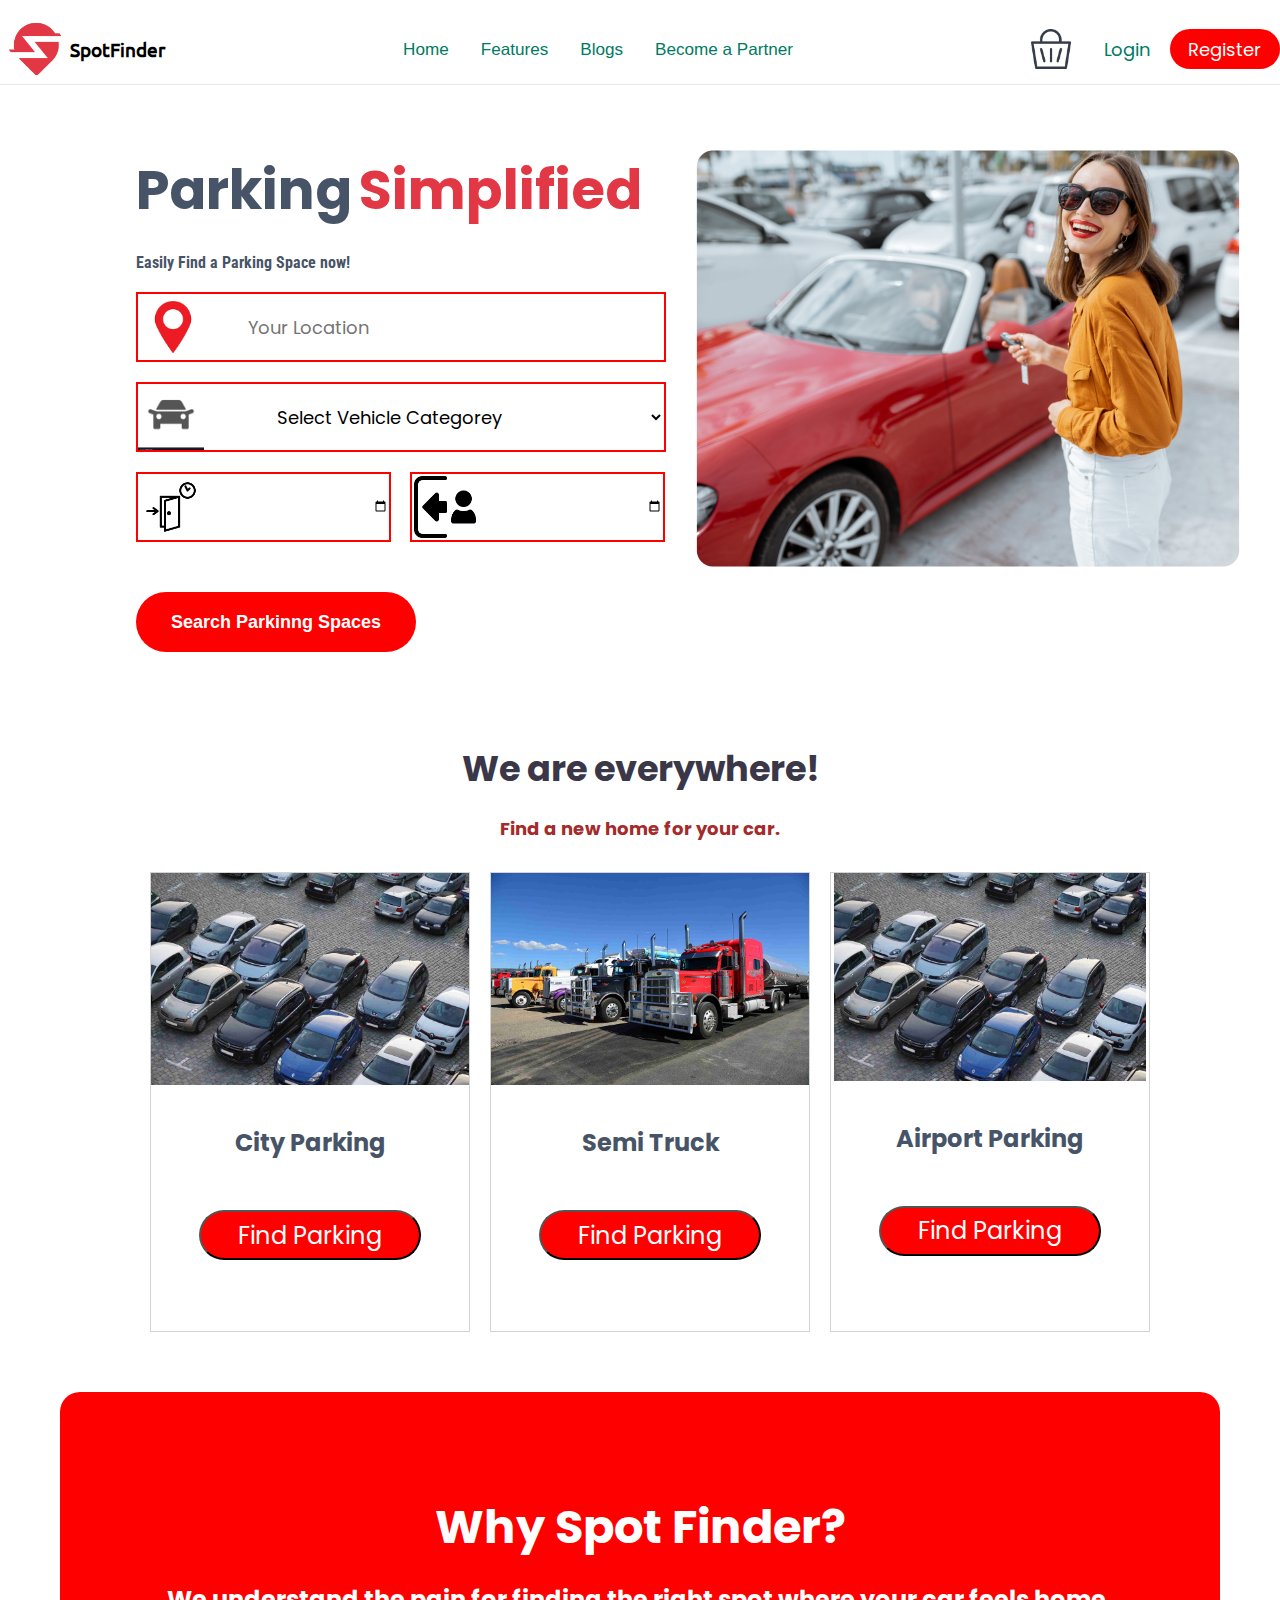
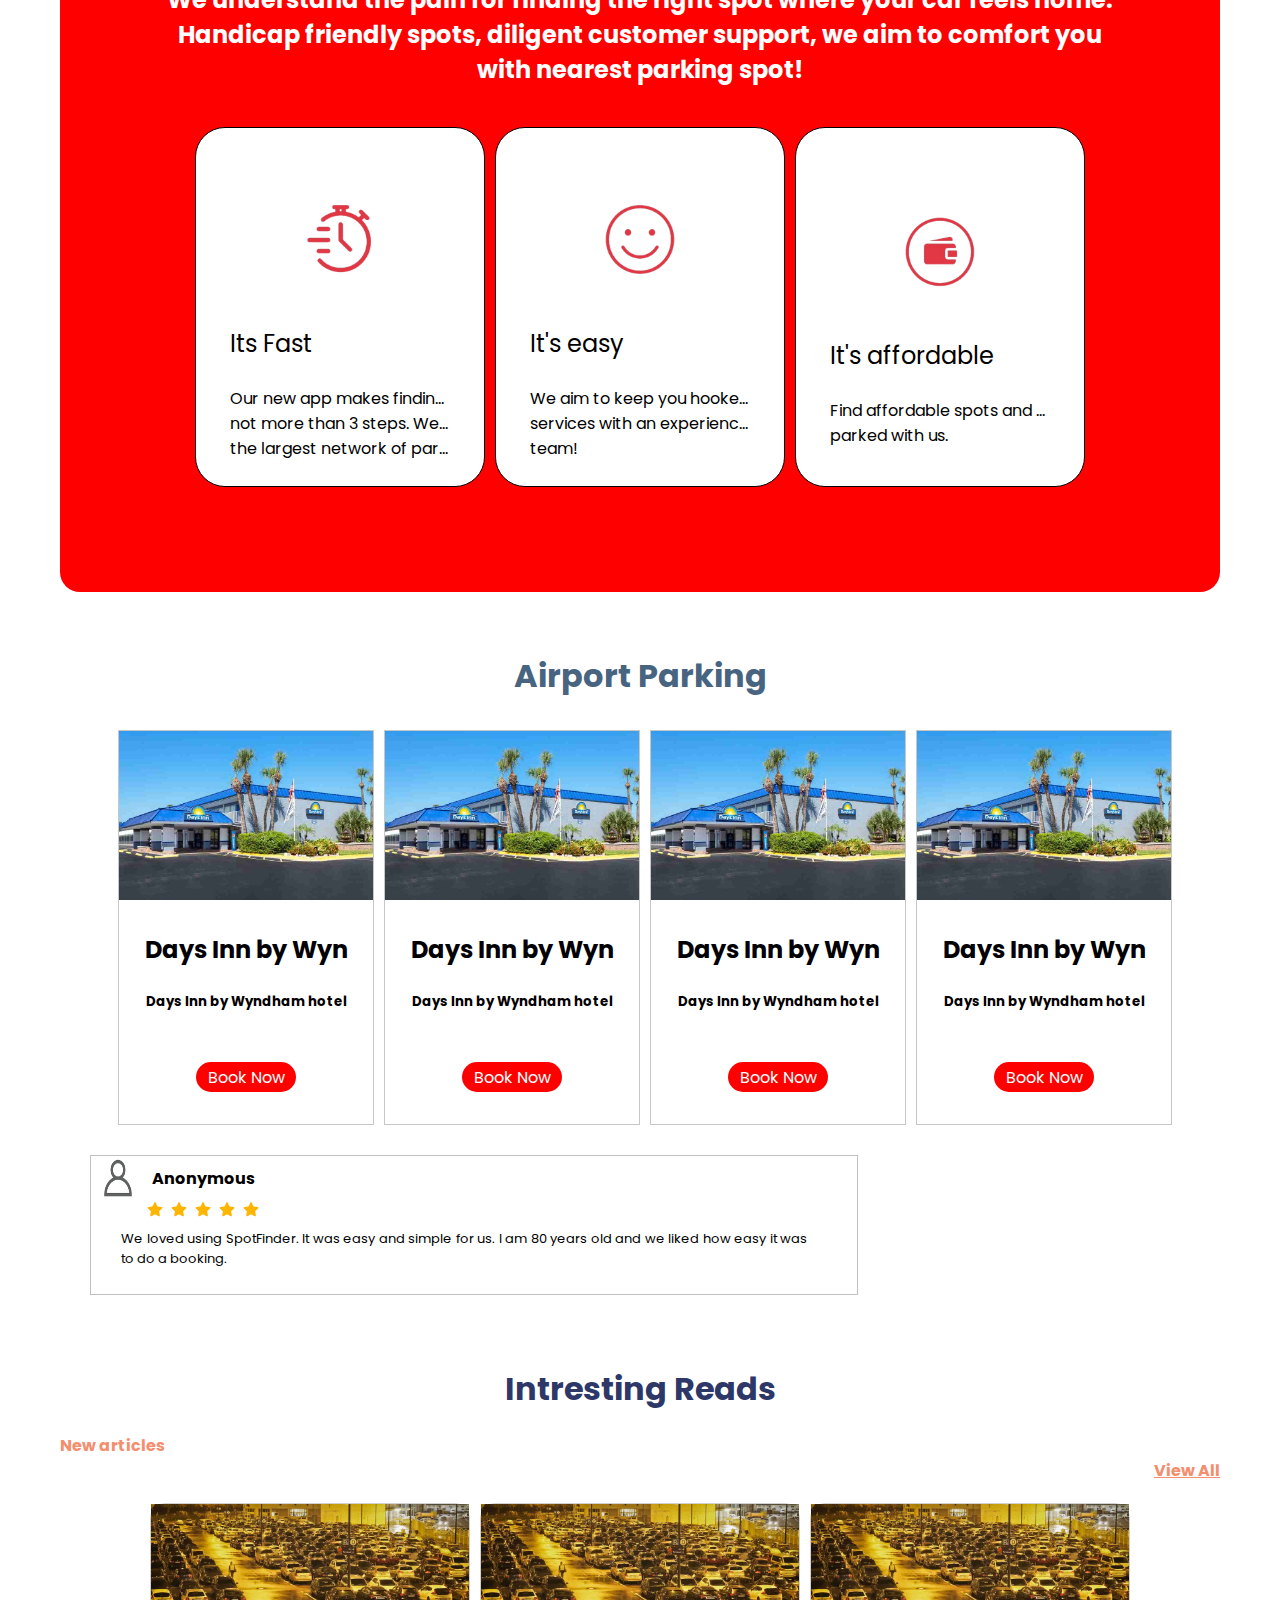
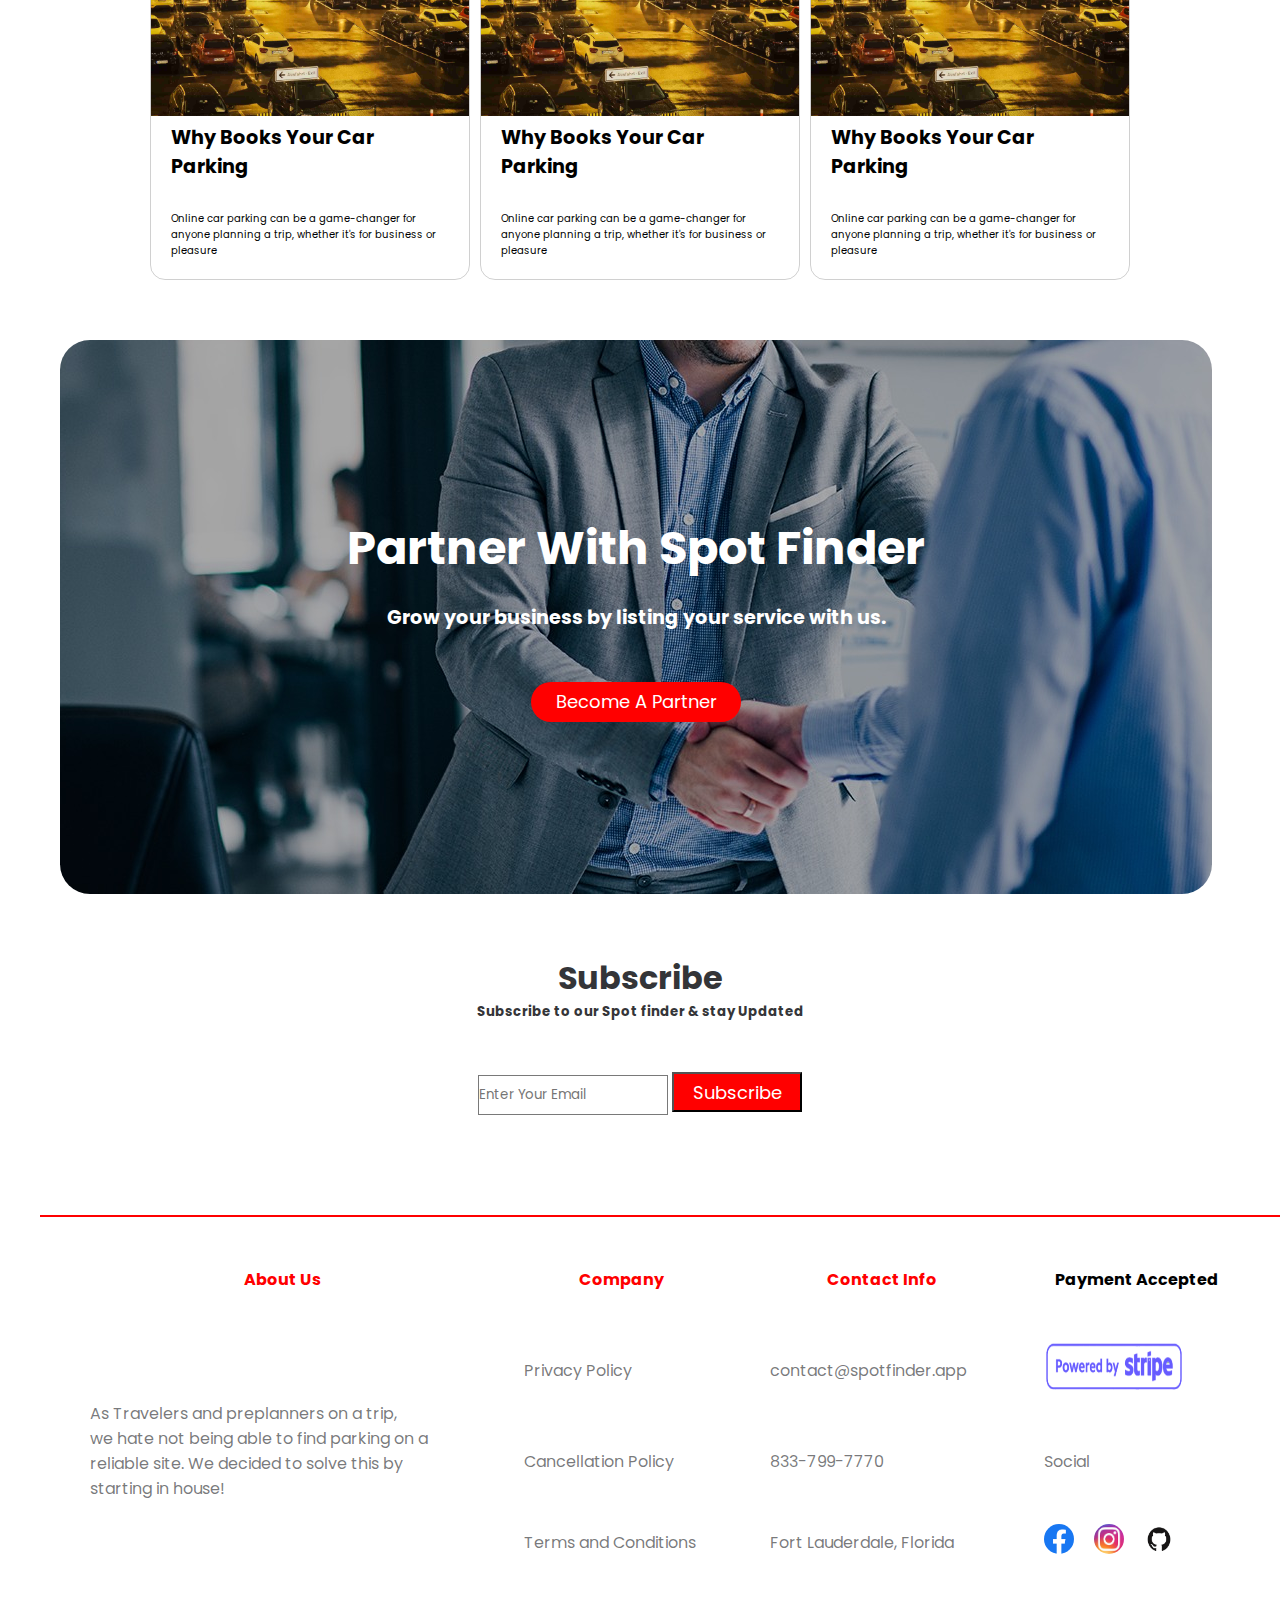
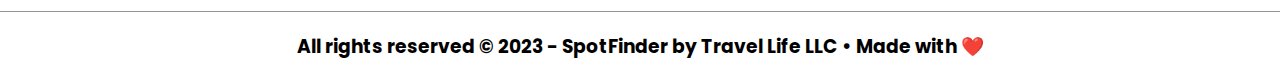
==== commit 8e52d5dd: "Some Changes" ====
--- a/index.html
+++ b/index.html
@@ -5,6 +5,14 @@
     <meta name="viewport" content="width=device-width, initial-scale=1.0">
     <title>SpotFinder-Clone</title>
     <link rel="stylesheet" href="style.css">
+    <link rel="stylesheet" href="https://cdnjs.cloudflare.com/ajax/libs/font-awesome/6.5.1/css/all.min.css"
+    integrity="sha512-DTOQO9RWCH3ppGqcWaEA1BIZOC6xxalwEsw9c2QQeAIftl+Vegovlnee1c9QX4TctnWMn13TZye+giMm8e2LwA=="
+    crossorigin="anonymous" referrerpolicy="no-referrer" />
+<link rel="preconnect" href="https://fonts.googleapis.com">
+<link rel="preconnect" href="https://fonts.gstatic.com" crossorigin>
+<link
+    href="https://fonts.googleapis.com/css2?family=Poppins:ital,wght@0,100;0,200;0,300;0,400;0,500;0,600;0,700;0,800;0,900;1,100;1,200;1,300;1,400;1,500;1,600;1,700;1,800;1,900&display=swap"
+    rel="stylesheet">
 </head>
 <body>
     
@@ -200,7 +208,50 @@
 </div>
 
 
-
-
+<h1 style="color: #343538; text-align: center;">Subscribe</h1>
+<h5 style="color: #343538; text-align: center;">Subscribe to our Spot finder & stay Updated</h5>
+<br><br>
+<center>
+<input type="email" placeholder="Enter Your Email" style="width: 190px; height: 40px; background-color: white; outline: none; border: none;" id="email">
+
+<button style="width: 130px; height: 40px; background-color: red; color: white; font-size: large;">Subscribe</button>
+</center>
+
+
+<br><br><br><br>
+<center></center>
+<div id="main9">
+    <table border="0" cellpadding="9" cellspacing="50" style="margin-left: 40px; border-top: 2px solid red; width: 100%;">
+        <tr>
+            <th style="color: red;">About Us</th>
+            <th style="color: red;">Company</th>
+            <th style="color: red;">Contact Info</th>
+            <th>Payment Accepted</th>
+        </tr>
+
+        <tr>
+            <td rowspan="3" style="color: #343538a9;">As Travelers and preplanners on a trip, <br>
+                we hate not being able to find parking on a <br> reliable site. We decided to solve this by <br> starting in house!</td>
+                 <td style="color: #343538a9;">Privacy Policy</td>
+                 <td style="color: #343538a9;">contact@spotfinder.app</td>
+                 <td><img src="images/payment.png" alt="img" style="width: 140px; height: 50px;"></td>
+        </tr>
+        <tr>
+            <td style="color: #343538a9;">Cancellation Policy</td>
+            <td style="color: #343538a9;">833-799-7770</td>
+            <td style="color: #343538a9;">Social</td>
+        </tr>
+
+        <tr>
+            <td style="color: #343538a9;">Terms and Conditions</td>
+            <td style="color: #343538a9;">Fort Lauderdale, Florida</td>
+            <td style="color: #343538a9;"><a href="https://www.facebook.com/Prince.Ahmad.107" target="_blank"><img src="images/facebook.png" alt="img" style="width: 30px; height: 30px; border-radius: 20px;"></a><a href="https://www.instagram.com/ahmed_here_990/" target="_blank">&nbsp;&nbsp;&nbsp;&nbsp;&nbsp;<img src="images/insta.jpg" alt="img" style="width: 30px; height: 30px; border-radius: 20px;"> </a><a href="https://github.com/MuhammadAhmadAslam" target="_blank">&nbsp;&nbsp;&nbsp;&nbsp;<img src="images/github.png" alt="img" style="width: 30px; height: 30px; border-radius: 20px;"></a></td>
+        </tr>
+    </table>
+</div>
+
+
+<h3 id="footer">All rights reserved © 2023 - SpotFinder by Travel Life LLC • Made with ❤️</h3>
+</center>
 </body>
 </html>--- a/style.css
+++ b/style.css
@@ -20,6 +20,10 @@
     align-items: center;
     padding-top: 14px;
     border-bottom: 1px solid rgba(0, 0, 0, 0.089);
+    position: fixed;
+    width: 100%;
+    position: absolute;
+    top: 0;    
 }
 *{
     margin: 0;
@@ -377,10 +381,10 @@
     width: 60%;
 }
 .div-text{
-    color: black;
+    color: black !important;
     /* margin-top: 40px; */
     text-align: justify;
-    font-weight: lighter;
+    font-weight: 400;
     padding-left: 20px;
     padding-right: 20px;
 }
@@ -752,4 +756,31 @@
     margin-top: 50px;
     border: none;
     /* filter: brightness(100%); */
-}+}
+#main9{
+    display: flex;
+    justify-content: center;
+    align-items: center;
+}
+table a{
+    text-decoration: none;
+}
+#footer{
+    text-align: center;
+    border-top: 1px solid rgba(0, 0, 0, 0.418);
+    padding-top: 20px;
+    padding-bottom: 20px;
+}
+#email{
+    border: 1px solid rgba(0, 0, 0, 0.527) !important;
+}
+
+
+
+
+
+
+
+
+
+
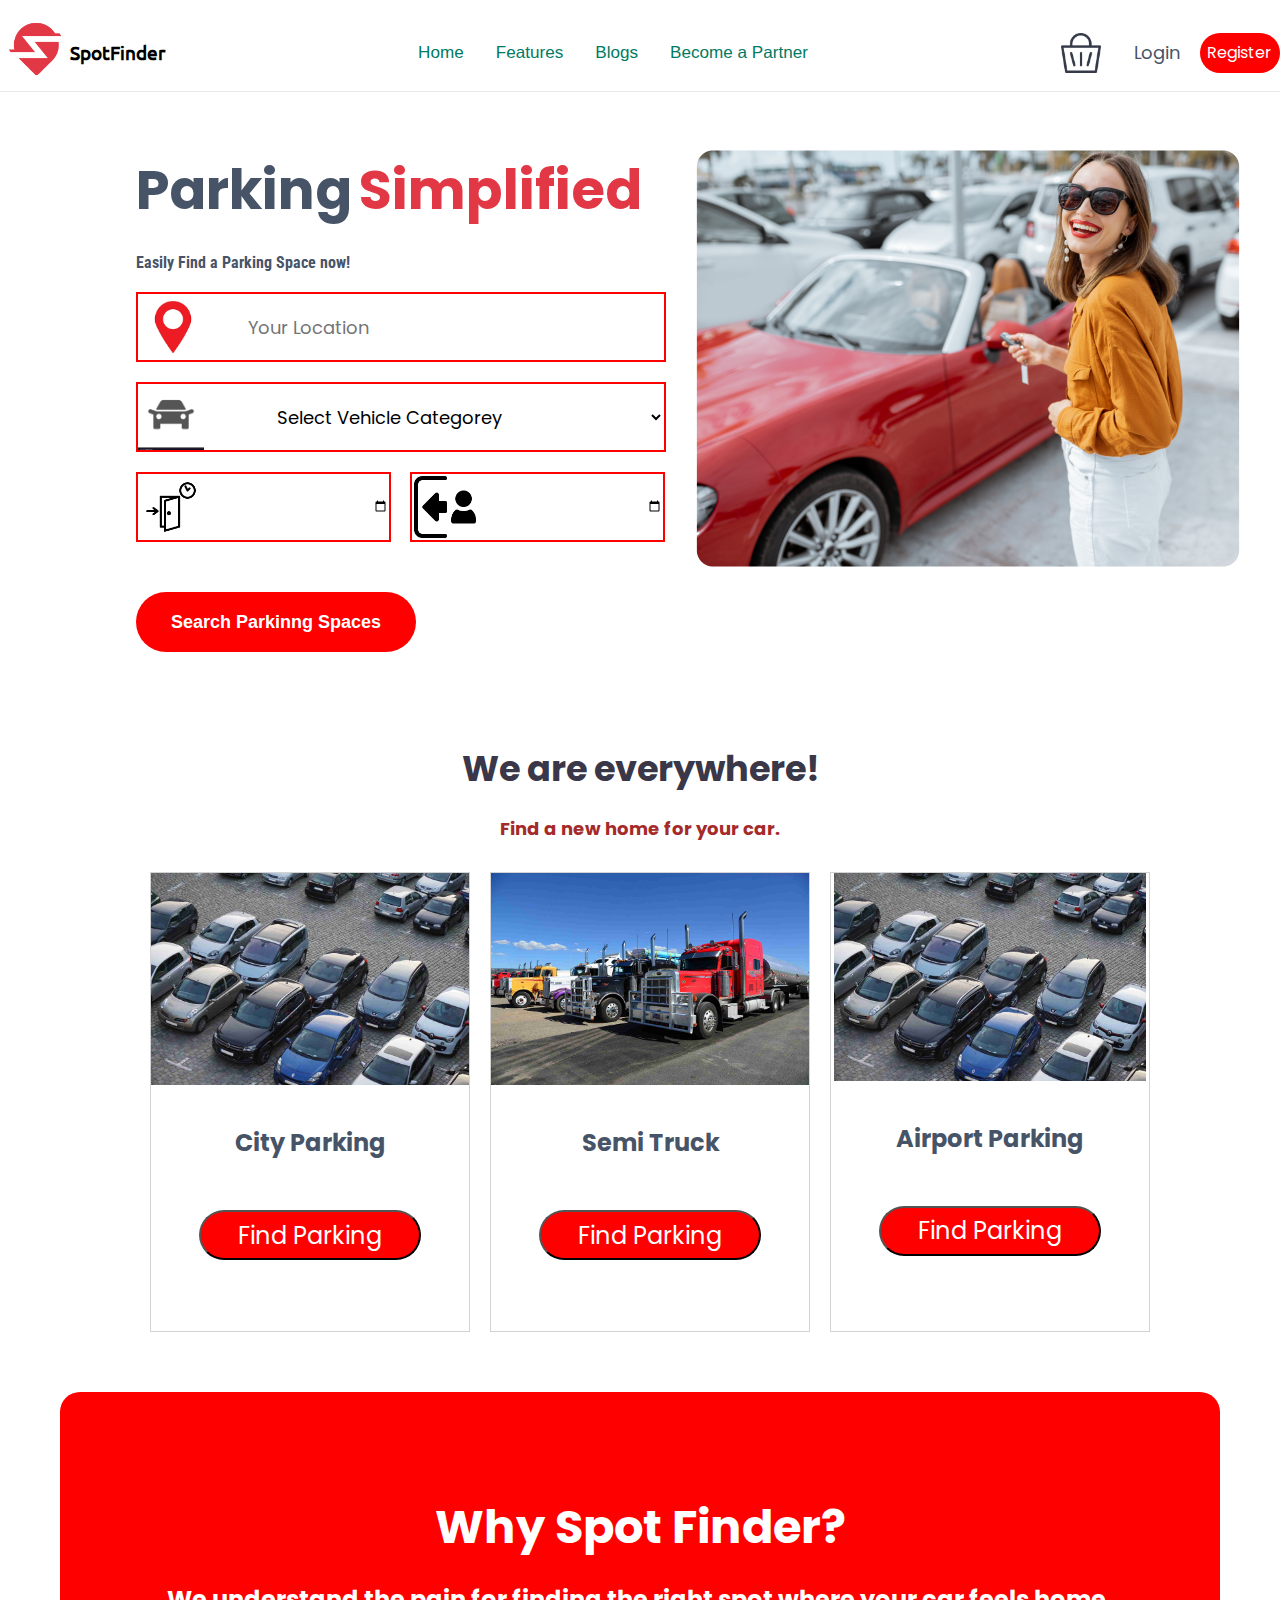
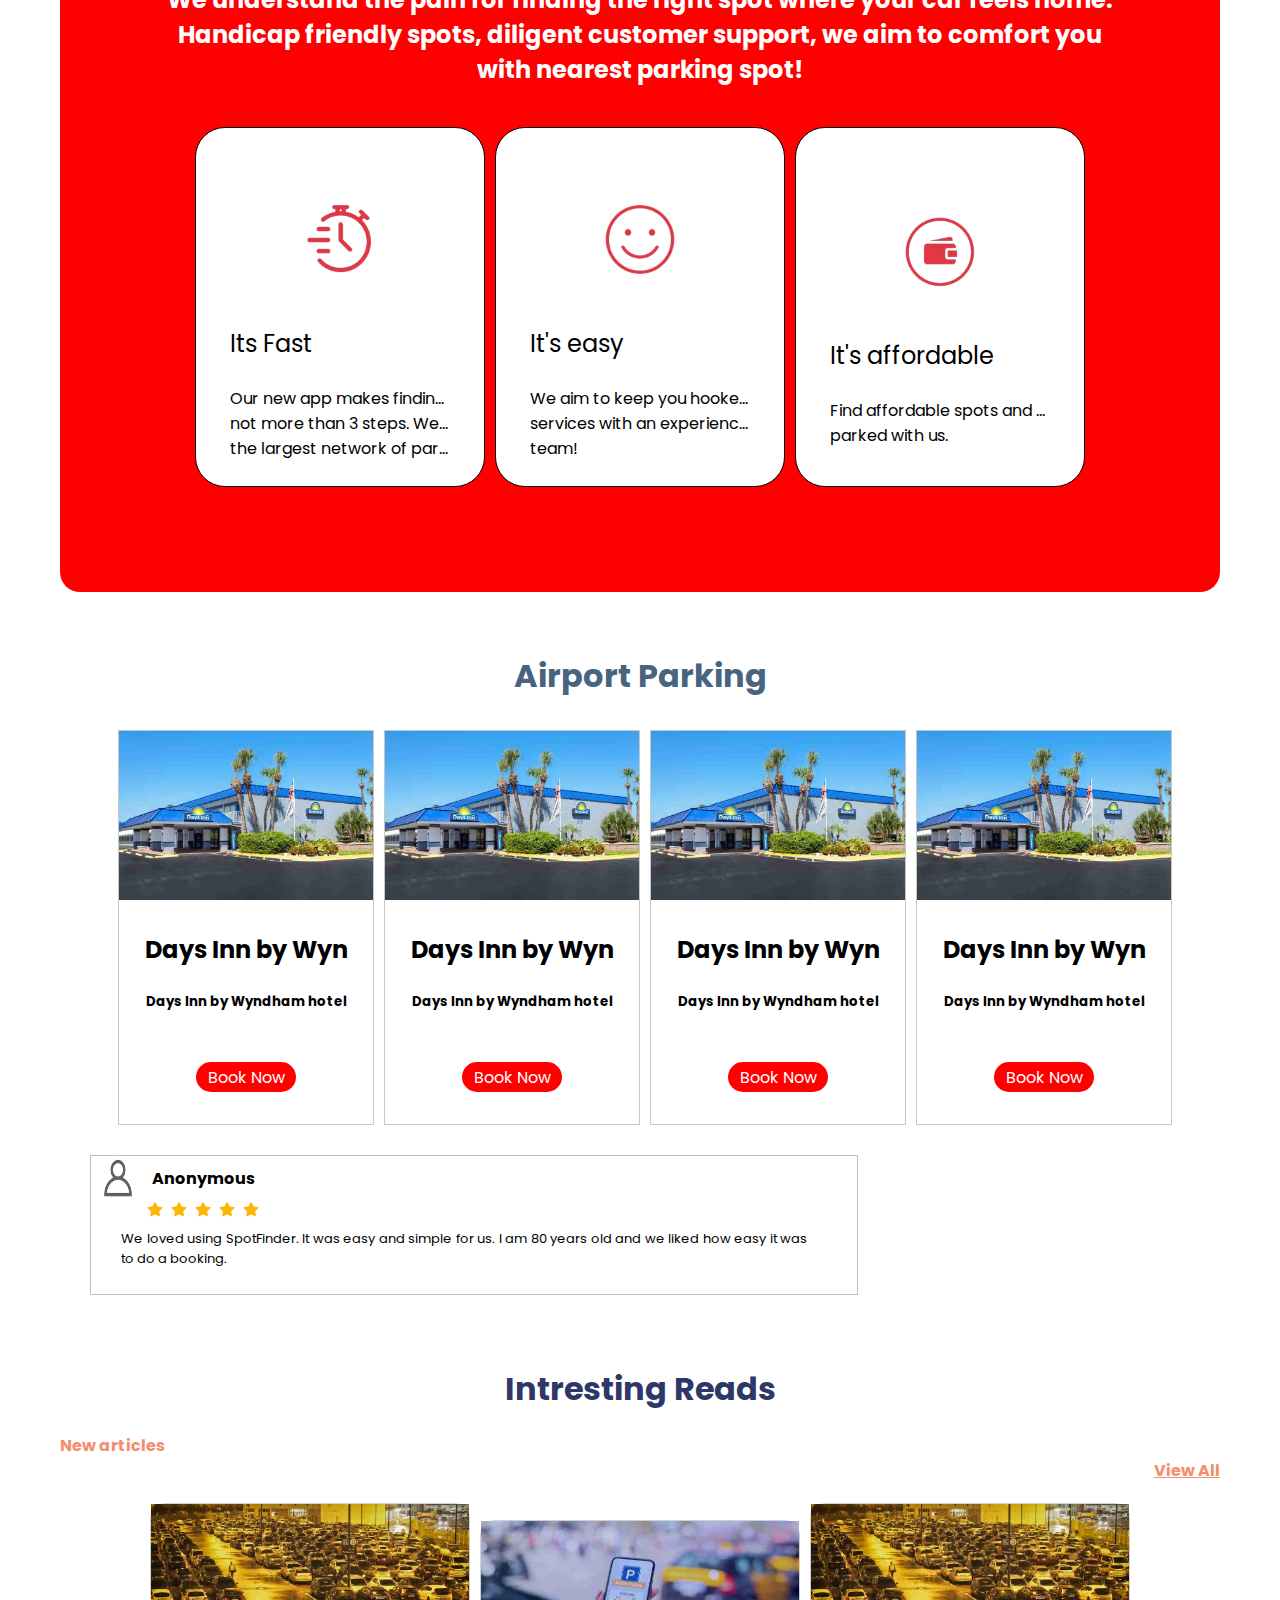
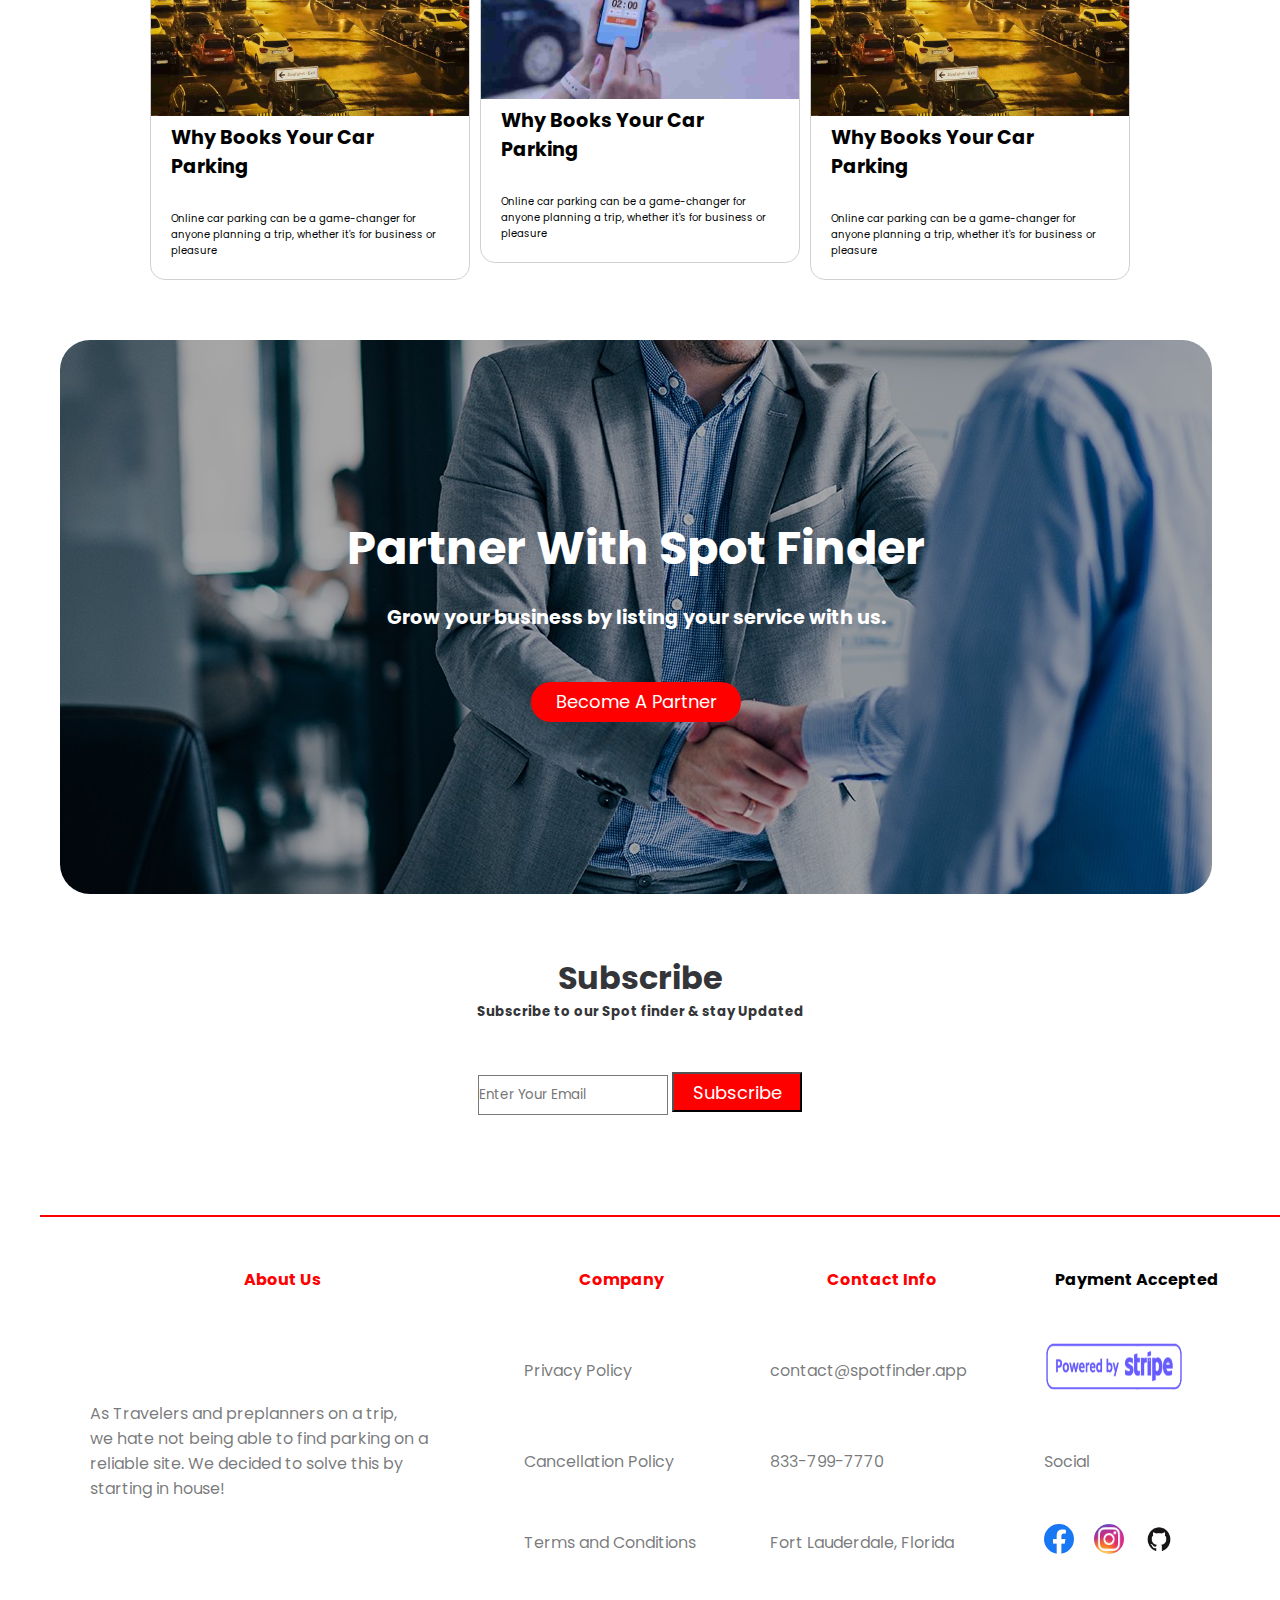
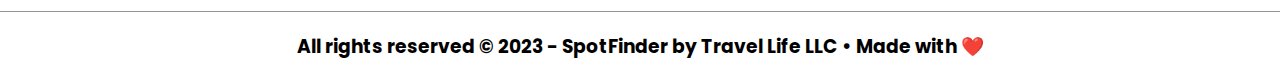
==== commit fc45915f: "SpotFinder-Website" ====
--- a/index.html
+++ b/index.html
@@ -13,24 +13,25 @@
 <link
     href="https://fonts.googleapis.com/css2?family=Poppins:ital,wght@0,100;0,200;0,300;0,400;0,500;0,600;0,700;0,800;0,900;1,100;1,200;1,300;1,400;1,500;1,600;1,700;1,800;1,900&display=swap"
     rel="stylesheet">
+    <link rel="shortcut icon" href="images/logo.png" type="image/x-icon">
 </head>
 <body>
     
 <nav>
     <div id="left">
-        <img src="images/logo.png" alt="img">
+        <a href="index.html"><img src="images/logo.png" alt="img"></a>
         <h3>SpotFinder</h3>
     </div>
     <div id="center">
-        <a href="#">Home</a>
-        <a href="#">Features</a>
-        <a href="#">Blogs</a>
-        <a href="#">Become a Partner</a>
+        <a href="index.html">Home</a>
+        <a href="#main2">Features</a>
+        <a href="#main7">Blogs</a>
+        <a href="#main8">Become a Partner</a>
     </div>
     <div id="right">
         <img src="images/cart.png" alt="img">
-        <button id="b1">Login</button>
-        <button id="b2">Register</button>
+        <button id="b1"><a href="notavailable.html">Login</button></a>
+        <button id="b2"><a href="notavailable.html">Register</button></a>
     </div>
 </nav>
 
@@ -175,8 +176,8 @@
 
 
 <h1 style="color: #2D3768; font-family: 'poppins'; text-align: center; margin-top: 70px;">Intresting Reads</h1>
-<h4 style="text-align: left; margin-top: 20px;  color: #F38E6F; margin-left: 60px; font-family: 'poppins';">New articles</h4>
-<h4 style="text-align: right; text-decoration: underline; cursor: pointer; color: #F38E6F; margin-right: 60px; font-family: 'poppins'; margin-top: 0px; margin-bottom: 20px;">View All</h4>
+<h4 style="text-align: left; margin-top: 20px;  color: #F38E6F; margin-left: 60px; font-family: 'poppins';" id="newarticle">New articles</h4>
+<h4 style="text-align: right; text-decoration: underline; cursor: pointer; color: #F38E6F; margin-right: 60px; font-family: 'poppins'; margin-top: 0px; margin-bottom: 20px;" id="viewall">View All</h4>
 
 <div id="main7">
     <div id="m7-1">
@@ -187,7 +188,7 @@
 
 
     <div id="m7-2">
-        <img src="images/multiplecar.jpg" alt="img">
+        <img src="images/parkingapp.jpeg" alt="img">
         <h1>Why Books Your Car Parking</h1>
         <p>Online car parking can be a game-changer for anyone planning a trip, whether it's for business or pleasure</p>
     </div>
@@ -214,7 +215,7 @@
 <center>
 <input type="email" placeholder="Enter Your Email" style="width: 190px; height: 40px; background-color: white; outline: none; border: none;" id="email">
 
-<button style="width: 130px; height: 40px; background-color: red; color: white; font-size: large;">Subscribe</button>
+<button style="width: 130px; height: 40px; background-color: red; color: white; font-size: large;" id="subscribe">Subscribe</button>
 </center>
 
 
--- a/style.css
+++ b/style.css
@@ -774,13 +774,197 @@
 #email{
     border: 1px solid rgba(0, 0, 0, 0.527) !important;
 }
-
-
-
-
-
-
-
-
-
-
+#b1 a , #b2 a{
+    text-decoration: none;
+    color: white;
+}
+#b1 a{
+    color: #475467;
+}
+#right #b2 {
+    width: 80px;
+    font-size: medium;
+}
+#center a:hover{
+    font-weight: bolder;
+    color: red;
+}
+
+/* media query for mobile  */
+
+
+
+@media only screen and (max-width: 480px){
+  
+    #main{
+      display: flex;
+      flex-direction: column;
+      justify-content: center;
+      align-items: center;
+    }
+    #span1 , #span2{
+      font-size: 90%;
+    }
+    #span1{
+      margin-left: 20px;
+    }
+    #cm1{
+        display: flex;
+        flex-direction: column;
+        justify-content: center;
+        align-items: center;
+        margin-left: 0px;
+    }
+    #main h4{
+      font-size: 70%;
+      margin-left: 20px;
+      margin-top: 10px;
+    }
+    #input1{
+      width: 100%;
+    }
+    #input2,#input3{
+      width: 45%;
+    }
+    select{
+      width: 100%;
+    }
+    #right #b2 {
+        width: 80px;
+        font-size: medium;
+        margin-left: 7px;
+    }
+    #right img{
+        margin-right: 5px;
+    }
+    #b1{
+        margin-left: 7px;
+    }
+    #b3{
+      margin-bottom: 14px;
+    }
+    #cm2 img{
+      margin: 0;
+      padding: 0;
+      width: 100%;
+      padding-left: 0px;
+    }
+    #cm2{
+      margin: 0px;
+      padding: 0px;
+      
+    }
+    #main2{
+      display: flex;
+      flex-direction: column;
+      
+    }
+    
+    #md1,#md2,#md3{
+      width: 100%;
+      margin-left: 0px;
+      min-height: 510px;
+    }
+    #md2,#md1{
+      margin-bottom: 15px;
+    }
+    #main3{
+      width: 100%;
+      margin-left: 0px;
+      height: 100%;
+      
+    }
+    #main4{
+        display: flex;
+        flex-direction: column;
+        justify-content: center;
+        align-items: center;
+    }
+    #main3 h4{
+      font-size: 6pt !important;
+      display: flex;
+      flex-direction: column;
+      width: 100%;
+    }
+    #main4{
+      display: flex;
+      flex-direction: column;
+    }
+    #m4-1,#m4-2,#m4-3{
+      width: 100%;
+      margin-bottom: 15px;
+    }
+    .div-text{
+      text-align: center;
+    }
+    #m4-2,#m4-3{
+      margin: 0px;
+      margin-bottom: 15px;
+    }
+    #main5{
+      display: flex;
+      flex-direction: column;
+    }
+    #m5-1,#m5-2,#m5-3,#m5-4{
+      width: 100%;
+      margin-left: 0px;
+      min-height: 520px !important;
+      height: 420px !important;
+      margin-bottom: 15px;
+    }
+    #main6{
+      margin-left: 0px;
+      height: 180px;
+      text-overflow: ellipsis;
+      width: 85%;
+      margin-right: 0px !important;
+    }
+    #newarticle{
+      margin-left: 5px !important;
+    }
+    #viewall{
+      margin-right: 5px !important;
+    }
+    #main7{
+      display: flex;
+      flex-direction: column;
+    }
+    #m7-1,#m7-2,#m7-3,#m7-4{
+      width: 100%;
+    }
+    #main8{
+      width: 100%;
+      margin: 0px;
+      padding: 0px;
+      background-size: cover;
+      margin-top: 20px;
+    }
+    #main8 h5{
+      text-align: center;
+    }
+    #subscribe{
+      margin-top: 40px;
+    }
+    #subscribebutton{
+      margin-top: 20px;
+      border-radius: 30px;
+    }
+    #email{
+      width: 80% !important;
+    }
+    #main9{
+      display: none;
+    }
+    #footer{
+      width: 100%;
+    }
+    #center{
+      display: none;
+    }
+    
+    
+  
+  }
+
+
+
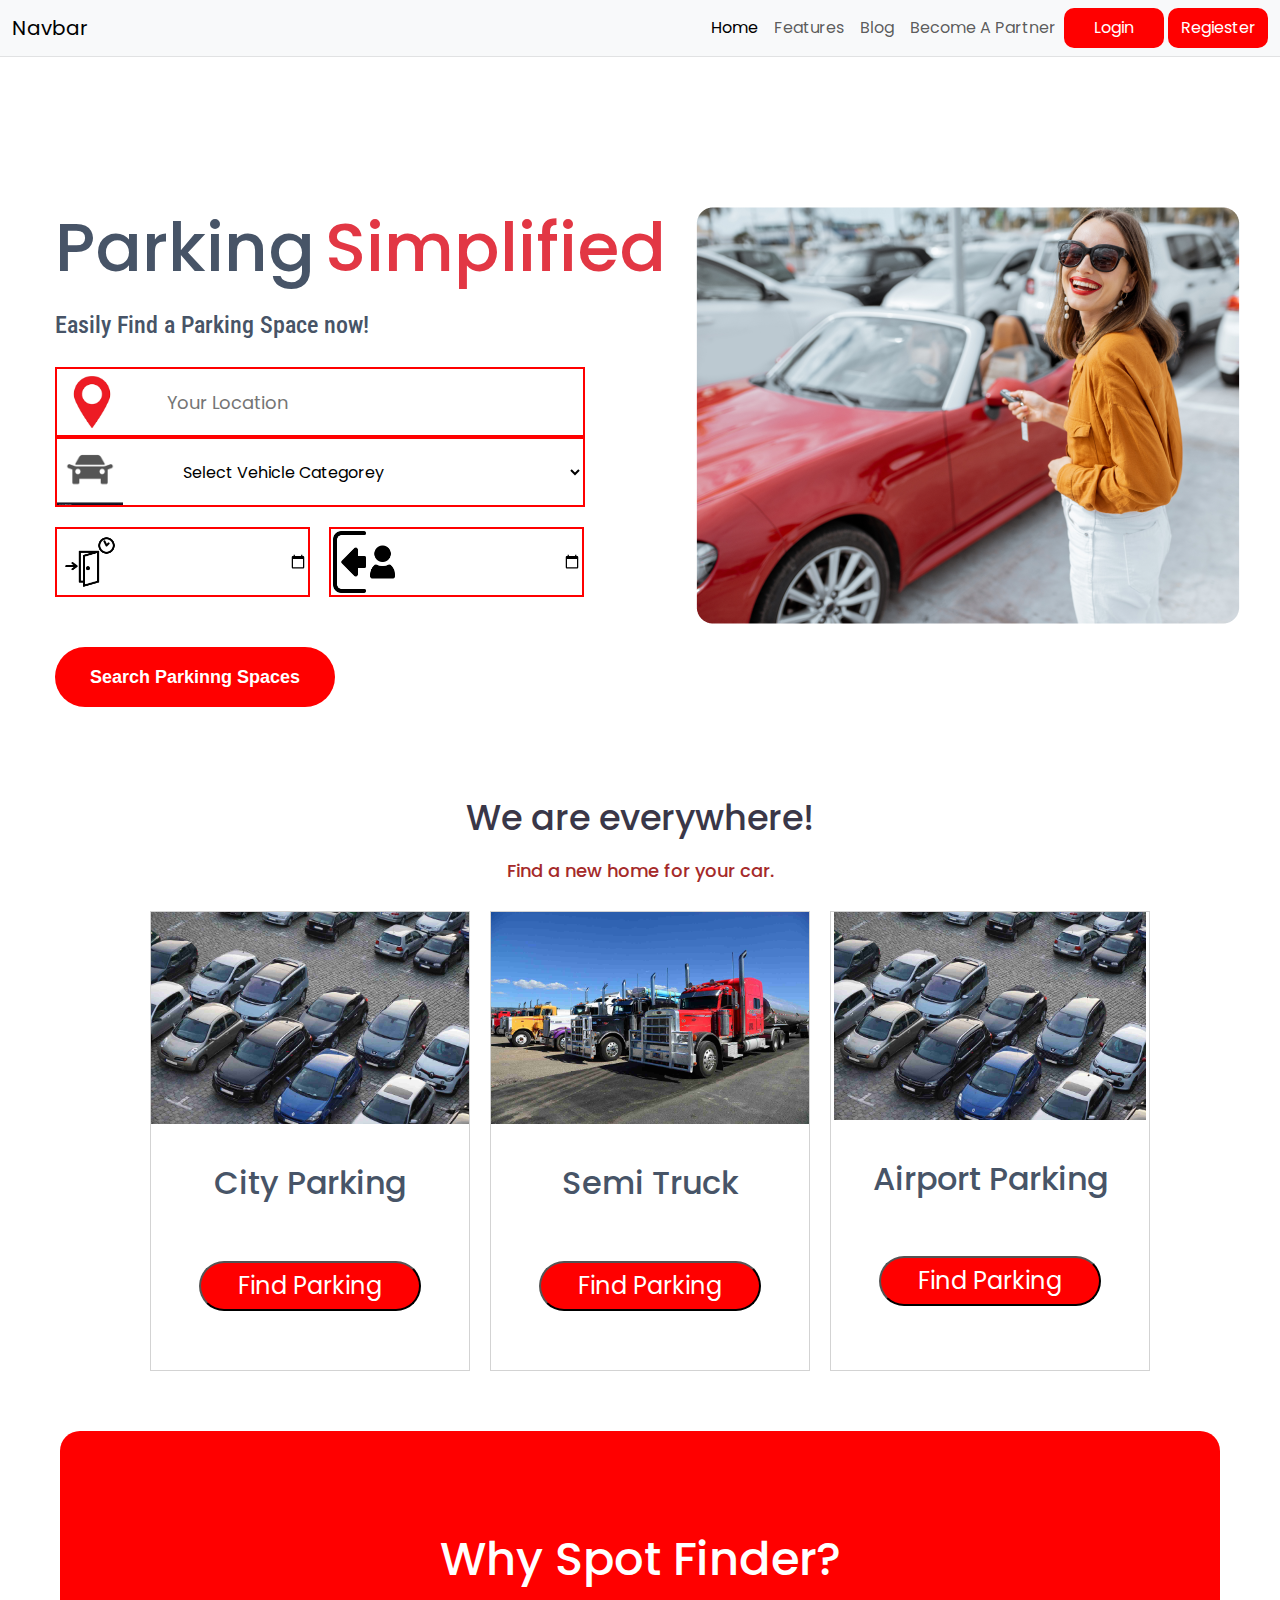
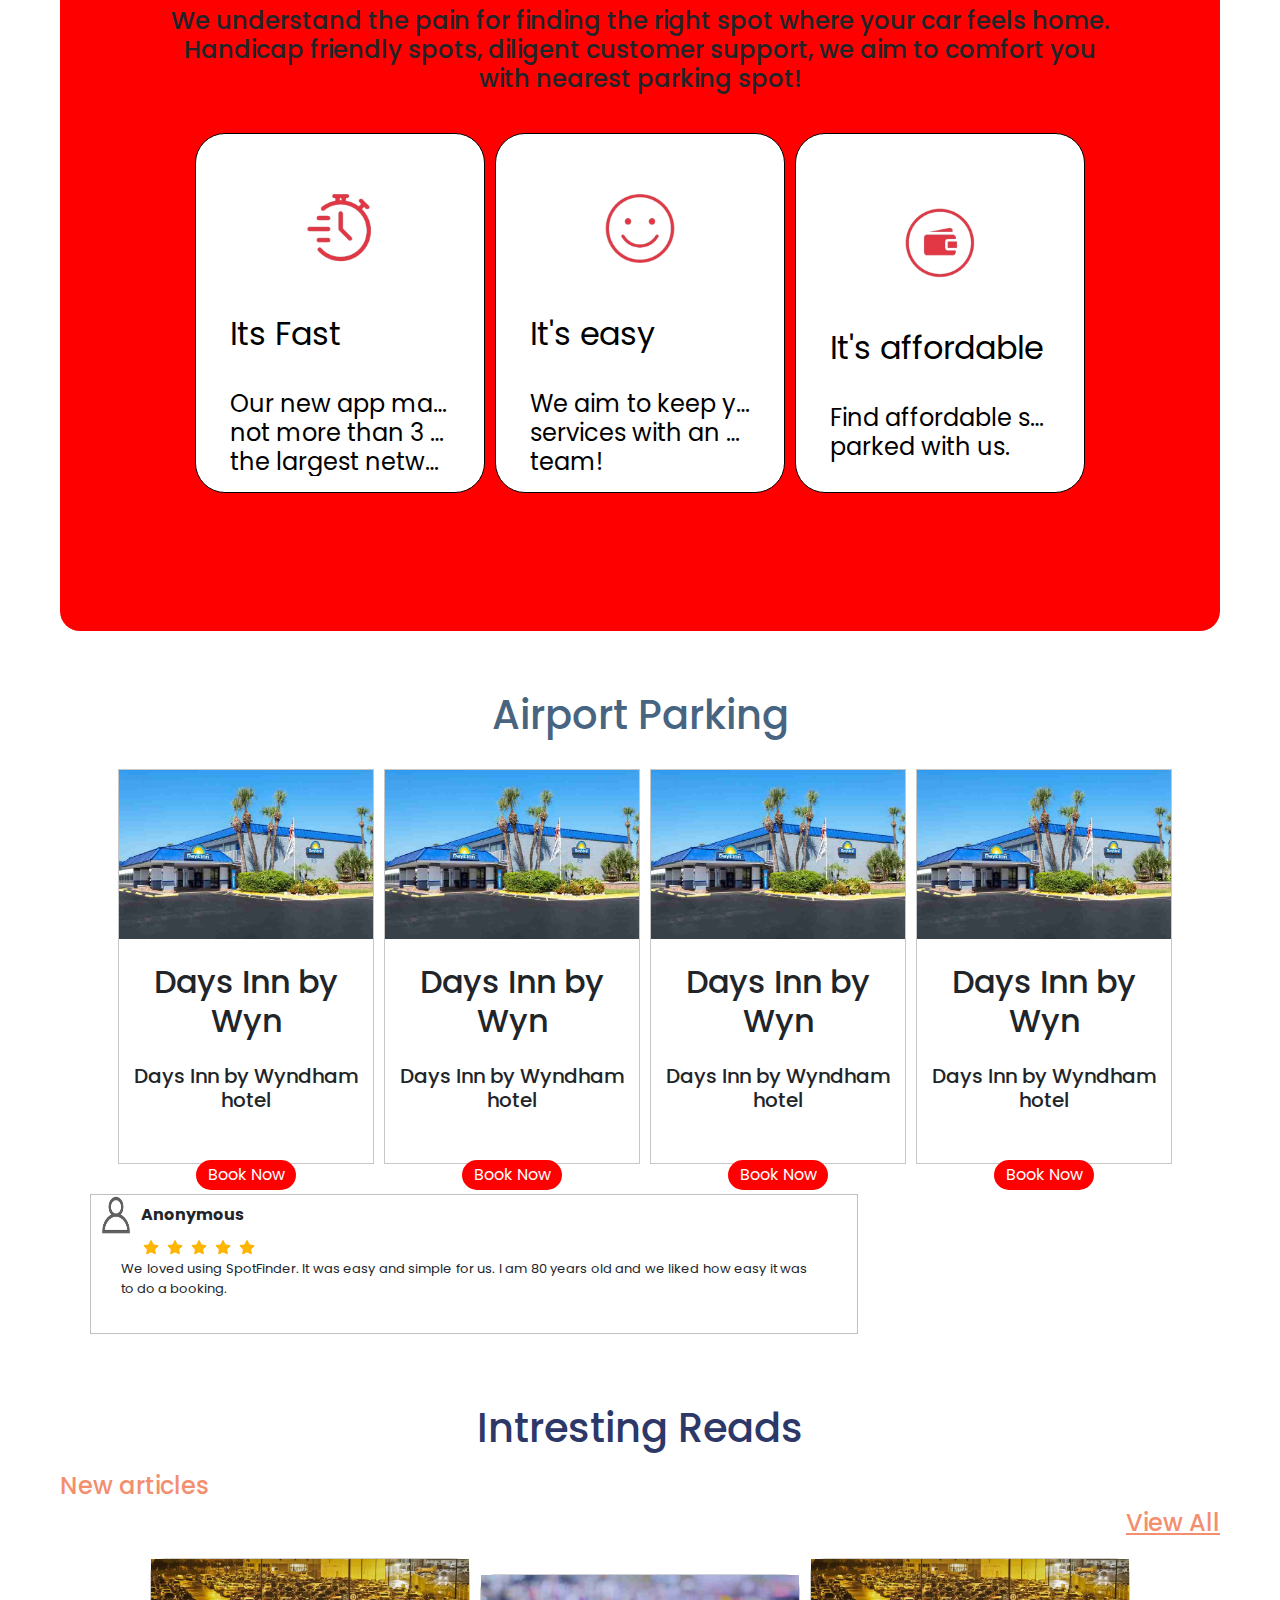
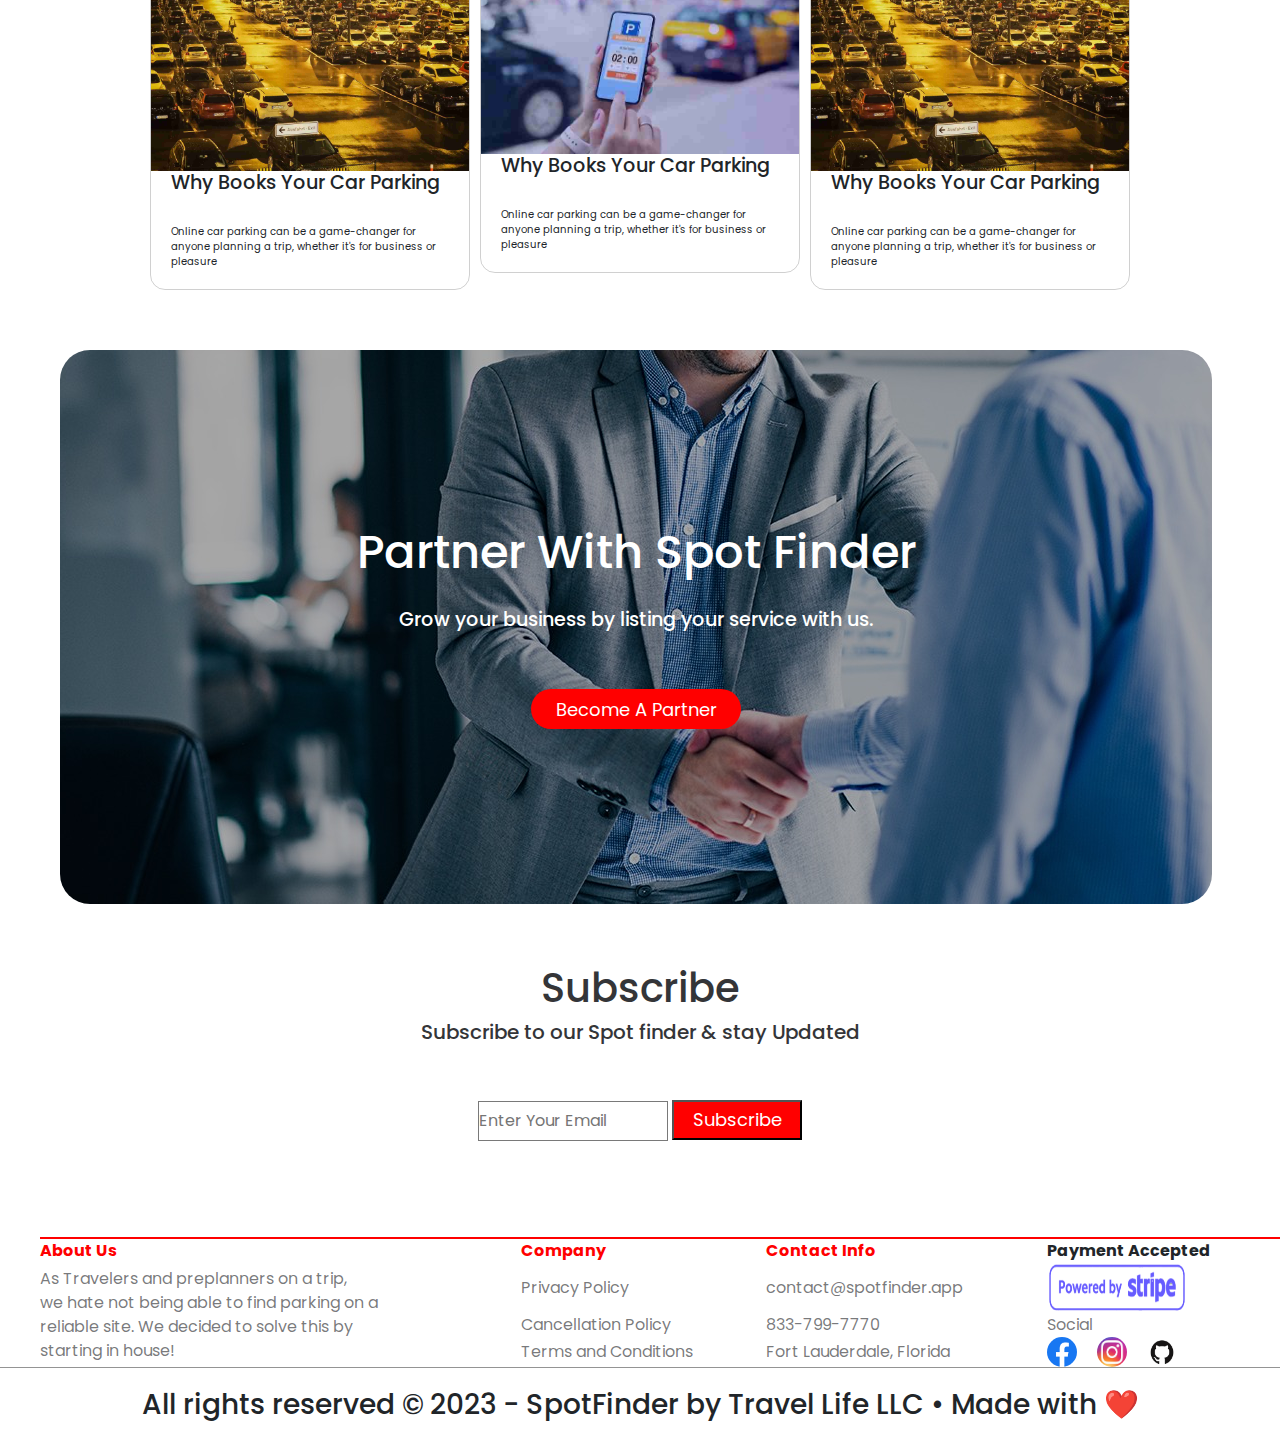
==== commit a3b4ef11: "Spot-Finder" ====
--- a/index.html
+++ b/index.html
@@ -14,10 +14,38 @@
     href="https://fonts.googleapis.com/css2?family=Poppins:ital,wght@0,100;0,200;0,300;0,400;0,500;0,600;0,700;0,800;0,900;1,100;1,200;1,300;1,400;1,500;1,600;1,700;1,800;1,900&display=swap"
     rel="stylesheet">
     <link rel="shortcut icon" href="images/logo.png" type="image/x-icon">
+    <link rel="stylesheet" href="	https://cdn.jsdelivr.net/npm/bootstrap@5.3.3/dist/css/bootstrap.min.css">
 </head>
 <body>
     
-<nav>
+    <nav class="navbar navbar-expand-lg navbar-light bg-light">
+        <div class="container-fluid">
+          <a class="navbar-brand" href="#">Navbar</a>
+          <button class="navbar-toggler" type="button" data-bs-toggle="collapse" data-bs-target="#navbarSupportedContent" aria-controls="navbarSupportedContent" aria-expanded="false" aria-label="Toggle navigation">
+            <span class="navbar-toggler-icon"></span>
+          </button>
+          <div class="collapse navbar-collapse" id="navbarSupportedContent">
+            <ul class="navbar-nav ms-auto mb-2 mb-lg-0">
+              <li class="nav-item">
+                <a class="nav-link active" aria-current="page" href="#">Home</a>
+              </li>
+              <li class="nav-item">
+                <a class="nav-link" href="#">Features</a>
+              </li>
+              <li class="nav-item">
+                <a class="nav-link" href="#">Blog</a>
+              </li>
+              <li class="nav-item">
+                <a class="nav-link" href="#">Become A Partner</a>
+              </li>
+              <div class="right ms-auto">
+              <button id="login">Login</button>
+              <button id="reg">Regiester</button>
+            </div>
+          </div>
+        </div>
+      </nav>
+<!-- <nav>
     <div id="left">
         <a href="index.html"><img src="images/logo.png" alt="img"></a>
         <h3>SpotFinder</h3>
@@ -33,7 +61,7 @@
         <button id="b1"><a href="notavailable.html">Login</button></a>
         <button id="b2"><a href="notavailable.html">Register</button></a>
     </div>
-</nav>
+</nav> -->
 
 <!-- nav bar closed -->
 
@@ -253,6 +281,9 @@
 
 
 <h3 id="footer">All rights reserved © 2023 - SpotFinder by Travel Life LLC • Made with ❤️</h3>
+
+
+<script src="	https://cdn.jsdelivr.net/npm/bootstrap@5.3.3/dist/js/bootstrap.bundle.min.js"></script>
 </center>
 </body>
 </html>--- a/style.css
+++ b/style.css
@@ -49,6 +49,22 @@
     color: #007A62;
     font-size: 107%;
     font-family: 'Gill Sans', 'Gill Sans MT', Calibri, 'Trebuchet MS', sans-serif;
+}
+#login{
+    width: 100px;
+    background-color: red;
+    border-radius: 10px;
+    border: none;
+    height: 40px;
+    color: white;
+}
+#reg{
+    width: 100px;
+    background-color: red;
+    border-radius: 10px;
+    border: none;
+    height: 40px;
+    color: white;
 }
 #right{
     display: flex;
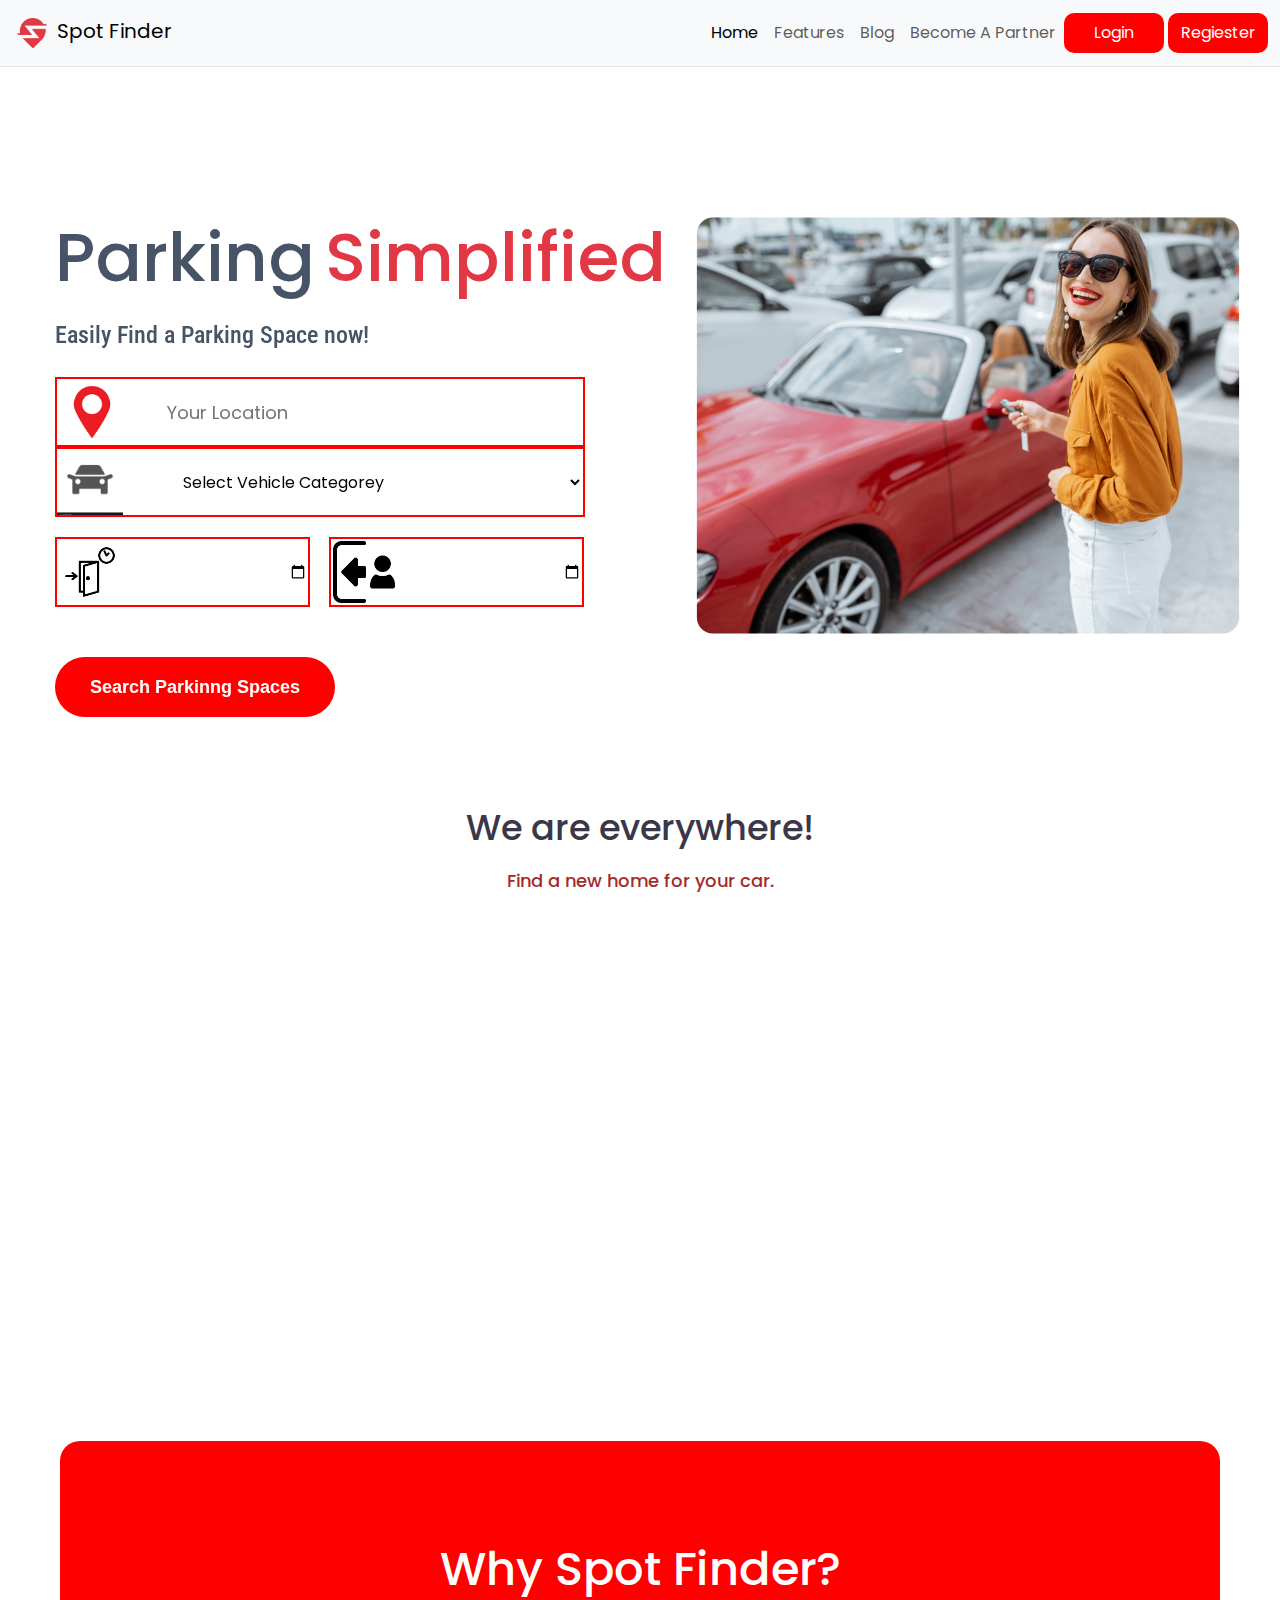
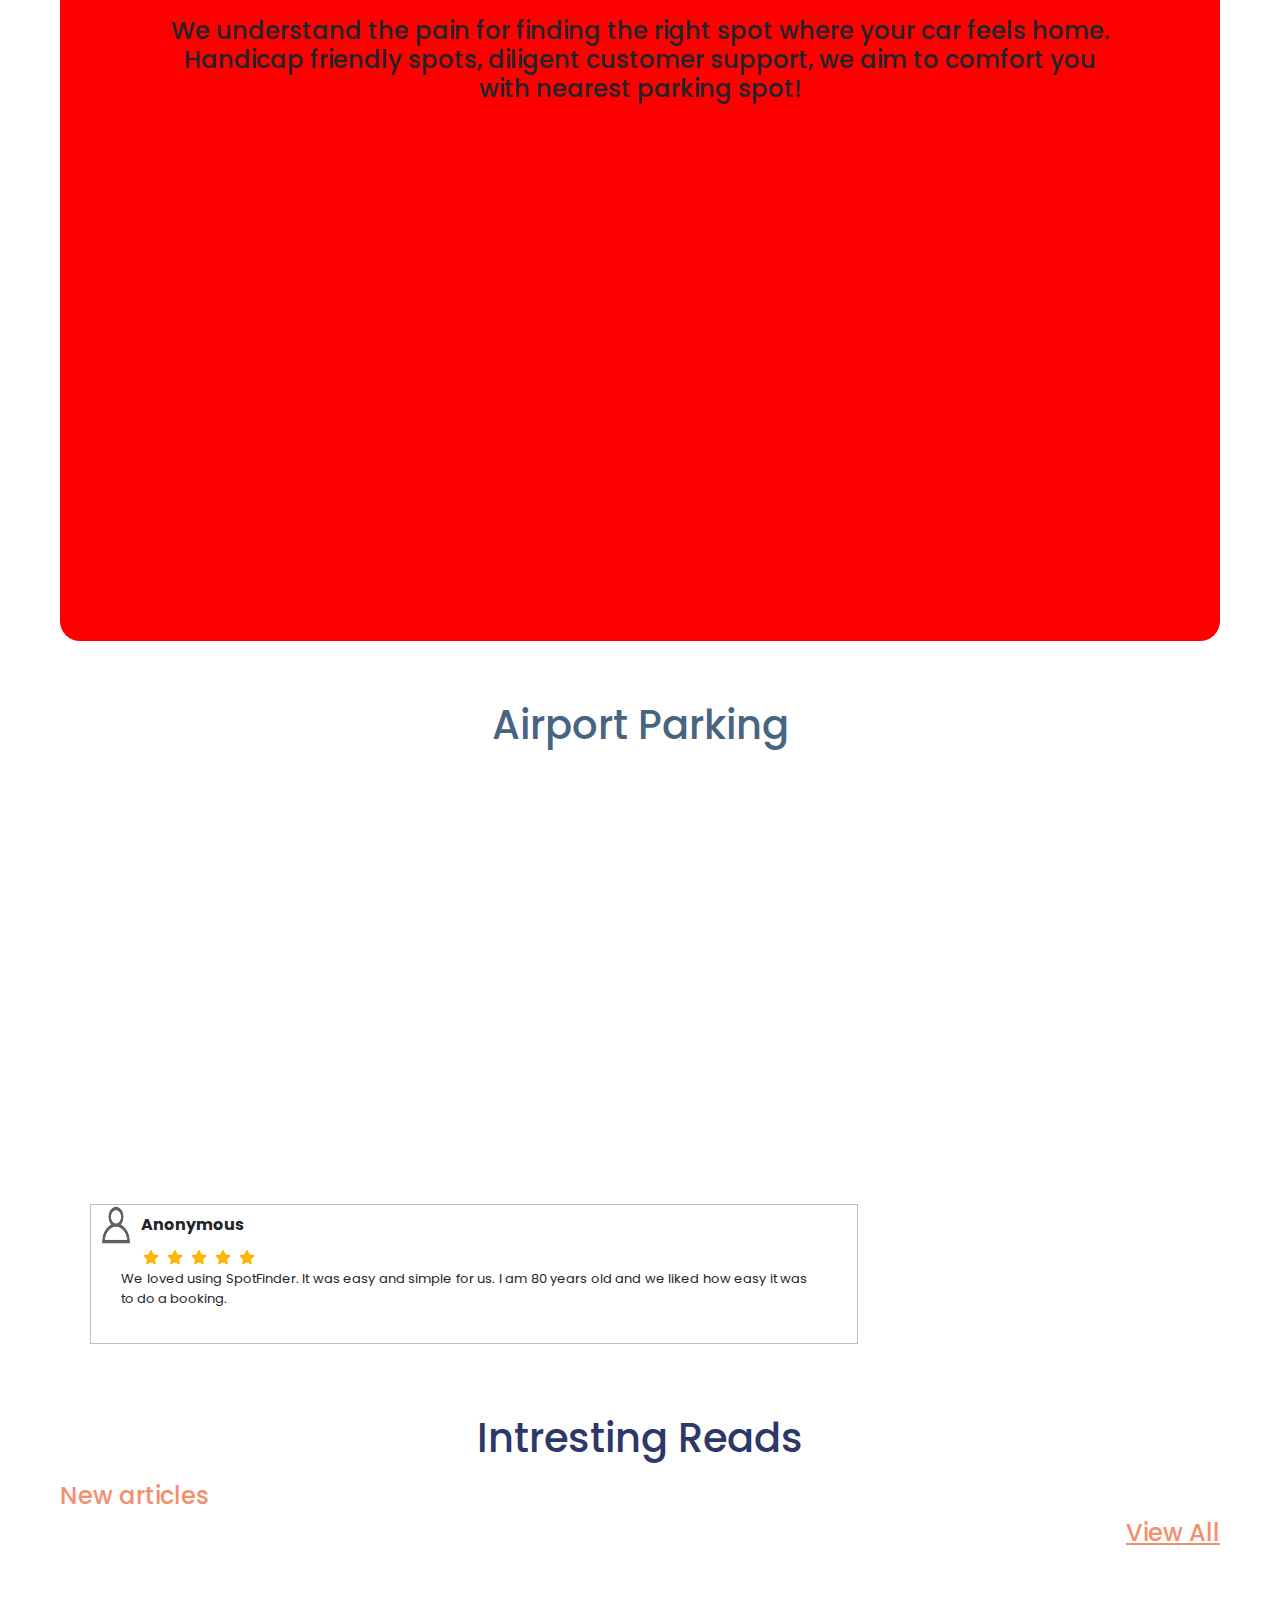
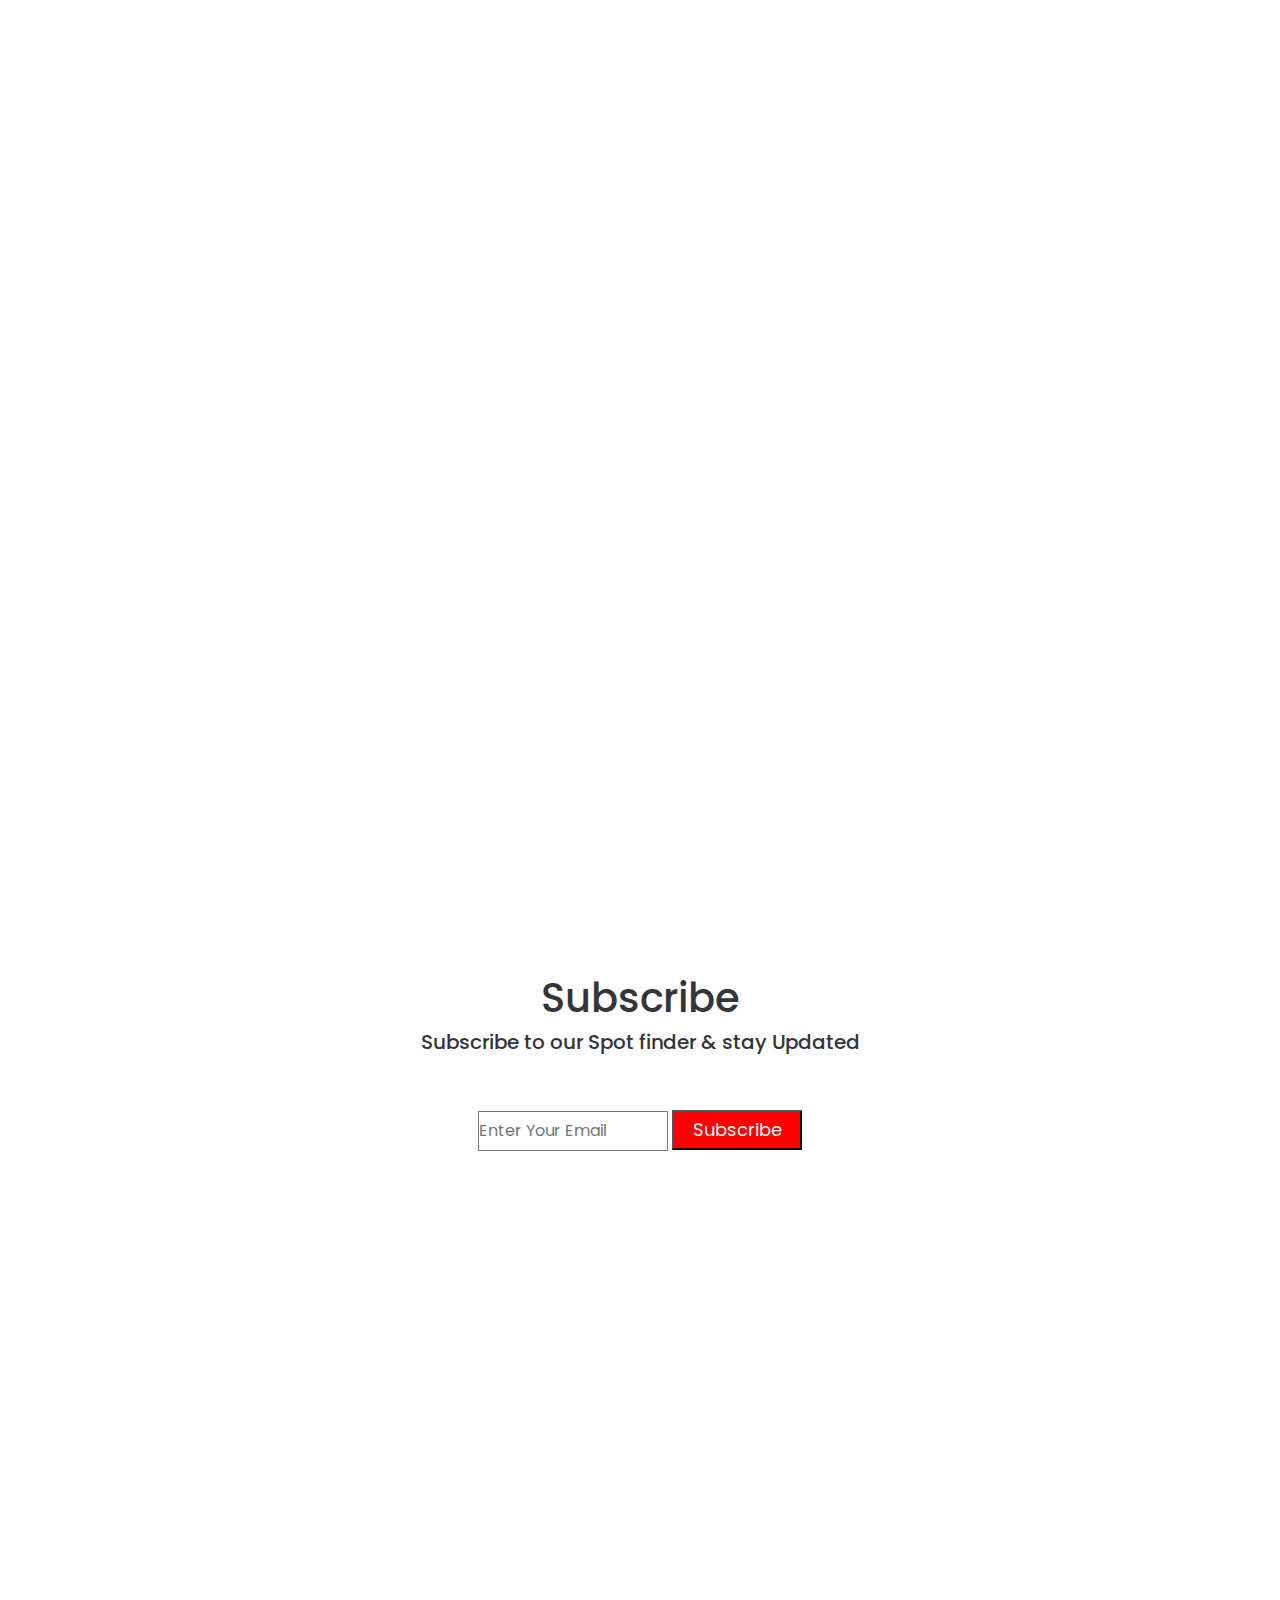
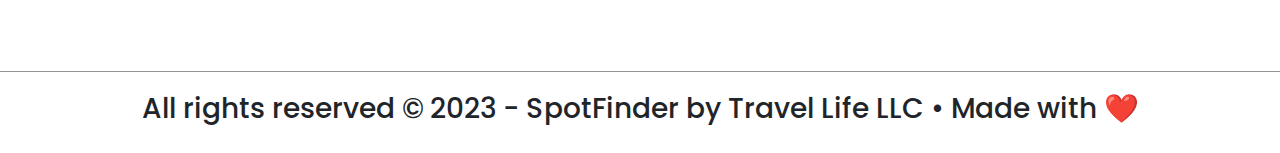
==== commit 9c1acc2d: "SpotFider-Clone" ====
--- a/index.html
+++ b/index.html
@@ -10,6 +10,8 @@
     crossorigin="anonymous" referrerpolicy="no-referrer" />
 <link rel="preconnect" href="https://fonts.googleapis.com">
 <link rel="preconnect" href="https://fonts.gstatic.com" crossorigin>
+<link href="https://unpkg.com/aos@2.3.1/dist/aos.css" rel="stylesheet">
+<script src="https://unpkg.com/aos@2.3.1/dist/aos.js"></script>
 <link
     href="https://fonts.googleapis.com/css2?family=Poppins:ital,wght@0,100;0,200;0,300;0,400;0,500;0,600;0,700;0,800;0,900;1,100;1,200;1,300;1,400;1,500;1,600;1,700;1,800;1,900&display=swap"
     rel="stylesheet">
@@ -18,9 +20,10 @@
 </head>
 <body>
     
-    <nav class="navbar navbar-expand-lg navbar-light bg-light">
+    <nav class="navbar navbar-expand-lg navbar-light bg-light" data-aos="fade-up"
+    data-aos-anchor-placement="center-center">
         <div class="container-fluid">
-          <a class="navbar-brand" href="#">Navbar</a>
+          <a class="navbar-brand" href="#"><img src="images/logo.png" alt="img" style="width: 40px; height: 40px;"> Spot Finder</a>
           <button class="navbar-toggler" type="button" data-bs-toggle="collapse" data-bs-target="#navbarSupportedContent" aria-controls="navbarSupportedContent" aria-expanded="false" aria-label="Toggle navigation">
             <span class="navbar-toggler-icon"></span>
           </button>
@@ -72,7 +75,7 @@
 
 <div id="main">
 
-    <div id="cm1">
+    <div id="cm1" data-aos="flip-right">
         <h1><span id="span1">Parking</span> <span id="span2">Simplified</span></h1>
         <h4>Easily Find a Parking Space now!</h4>
         <form action="">
@@ -91,7 +94,9 @@
     </form>
     <button id="b3">Search Parkinng spaces</button>
     </div>
-    <div id="cm2">
+    <div id="cm2"  data-aos="flip-left"
+    data-aos-easing="ease-out-cubic"
+    data-aos-duration="2000">
         <img src="images/mainpic1.png" alt="img">
     </div>
 </div>
@@ -100,17 +105,17 @@
     <h1 style="color: #3A3748; font-family: 'poppins'; text-align: center; margin-top: 90px; font-size: 220%;">We are everywhere!</h1>
     <h4 style="color: brown; font-family: 'poppins'; text-align: center; margin-top: 20px; margin-bottom: 30px; font-size: large;">Find a new home for your car.</h4>
     <div id="main2">
-    <div id="md1">
+    <div id="md1"  data-aos="zoom-in-up">
         <img src="images/cityparking.jpg" alt="img" style="margin-top: 0px;">
         <h2>City Parking</h2>
         <button class="button1">Find Parking</button>
     </div>
-    <div id="md2">
+    <div id="md2"  data-aos="zoom-in-up">
         <img src="images/truck.jpg" alt="img">
         <h2>Semi Truck</h2>
         <button class="button1">Find Parking</button>
     </div>
-    <div id="md3">
+    <div id="md3"  data-aos="zoom-in-up">
         <img src="images/cityparking.jpg" alt="img" >
         <h2>Airport Parking</h2>
         <button class="button1">Find Parking</button>
@@ -126,19 +131,19 @@
     <h1 style="text-align: center; font-size: 290%; padding-top: 100px;">Why Spot Finder?</h1>
     <h4 style="text-align: center; margin-top: 20px; font-size: 150%;">We understand the pain for finding the right spot where your car feels home. <br> Handicap friendly spots, diligent customer support, we aim to comfort you <br> with nearest parking spot!</h4>
 <div id="main4">
-    <div id="m4-1">
+    <div id="m4-1" data-aos="zoom-in-left">
         <img src="images/time.png" alt="img">
         <h2 class="div-text">Its Fast</h2>
         <h4 class="div-text"><br> Our new app makes finding spots in <br> not more than 3 steps. We're building <br> the largest network of parking spots!</h4>
     </div>
 
-    <div id="m4-2">
+    <div id="m4-2" data-aos="zoom-in-left">
         <img src="images/smile.png" alt="img">
         <h2 class="div-text">It's easy</h2>
         <h4 class="div-text"><br>We aim to keep you hooked to our <br> services with an experience excellence <br> team!</h4>
     </div>
 
-    <div id="m4-3">
+    <div id="m4-3" data-aos="zoom-in-left">
         <img src="images/wallet.png" alt="img">
         <h2 class="div-text">It's affordable</h2>
         <h4 class="div-text"><br>Find affordable spots and spend your days stress-free while your car is <br> parked with us.</h4>
@@ -154,25 +159,25 @@
 
 <h1 style="color: #476480; text-align: center; font-family: 'poppins';">Airport Parking</h1>
 <div id="main5">
-    <div id="m5-1">
+    <div id="m5-1" data-aos="zoom-in-left">
         <img src="images/daysinn.jpg" alt="img"><br><br>
         <h2>Days Inn by Wyn</h2><br>   
         <h5>Days Inn by Wyndham hotel </h5><br><br>
         <button class="button2">Book Now</button>
     </div>
-    <div id="m5-2">
+    <div id="m5-2" data-aos="zoom-in-left">
         <img src="images/daysinn.jpg" alt="img"><br><br>
         <h2>Days Inn by Wyn</h2><br>
         <h5>Days Inn by Wyndham hotel </h5><br><br>
         <button class="button2">Book Now</button>
     </div>
-    <div id="m5-3">
+    <div id="m5-3" data-aos="zoom-in-left">
         <img src="images/daysinn.jpg" alt="img"><br><br>
         <h2>Days Inn by Wyn</h2><br>
         <h5>Days Inn by Wyndham hotel </h5><br><br>
         <button class="button2">Book Now</button>
     </div>
-    <div id="m5-4">     
+    <div id="m5-4" data-aos="zoom-in-left">     
           <img src="images/daysinn.jpg" alt="img"><br><br>
         <h2>Days Inn by Wyn</h2><br>
         <h5>Days Inn by Wyndham hotel </h5><br><br>
@@ -208,21 +213,21 @@
 <h4 style="text-align: right; text-decoration: underline; cursor: pointer; color: #F38E6F; margin-right: 60px; font-family: 'poppins'; margin-top: 0px; margin-bottom: 20px;" id="viewall">View All</h4>
 
 <div id="main7">
-    <div id="m7-1">
+    <div id="m7-1" data-aos="zoom-in-left">
         <img src="images/multiplecar.jpg" alt="img">
         <h1>Why Books Your Car Parking</h1>
         <p>Online car parking can be a game-changer for anyone planning a trip, whether it's for business or pleasure</p>
     </div>
 
 
-    <div id="m7-2">
+    <div id="m7-2" data-aos="zoom-in-left">
         <img src="images/parkingapp.jpeg" alt="img">
         <h1>Why Books Your Car Parking</h1>
         <p>Online car parking can be a game-changer for anyone planning a trip, whether it's for business or pleasure</p>
     </div>
 
 
-    <div id="m7-3">
+    <div id="m7-3" data-aos="zoom-in-left">
         <img src="images/multiplecar.jpg" alt="img">
         <h1>Why Books Your Car Parking</h1>
         <p>Online car parking can be a game-changer for anyone planning a trip, whether it's for business or pleasure</p>
@@ -230,10 +235,10 @@
 </div>
 
 
-<div id="main8">
-    <h1>Partner With Spot Finder</h1>
-    <h5>Grow your business by listing your service with us.</h5>
-    <button>Become A Partner</button>
+<div id="main8" data-aos="flip-up">
+    <h1 data-aos="flip-up">Partner With Spot Finder</h1>
+    <h5 data-aos="flip-up">Grow your business by listing your service with us.</h5>
+    <button data-aos="flip-up">Become A Partner</button>
 </div>
 
 
@@ -249,7 +254,7 @@
 
 <br><br><br><br>
 <center></center>
-<div id="main9">
+<!-- <div id="main9">
     <table border="0" cellpadding="9" cellspacing="50" style="margin-left: 40px; border-top: 2px solid red; width: 100%;">
         <tr>
             <th style="color: red;">About Us</th>
@@ -277,13 +282,50 @@
             <td style="color: #343538a9;"><a href="https://www.facebook.com/Prince.Ahmad.107" target="_blank"><img src="images/facebook.png" alt="img" style="width: 30px; height: 30px; border-radius: 20px;"></a><a href="https://www.instagram.com/ahmed_here_990/" target="_blank">&nbsp;&nbsp;&nbsp;&nbsp;&nbsp;<img src="images/insta.jpg" alt="img" style="width: 30px; height: 30px; border-radius: 20px;"> </a><a href="https://github.com/MuhammadAhmadAslam" target="_blank">&nbsp;&nbsp;&nbsp;&nbsp;<img src="images/github.png" alt="img" style="width: 30px; height: 30px; border-radius: 20px;"></a></td>
         </tr>
     </table>
-</div>
-
+</div> -->
+
+
+<footer class="row" data-aos="fade-down"
+data-aos-easing="linear"
+data-aos-duration="500">
+    <div class="col-lg-3 col-md-6 col-sm-12">
+        <h1>About Us</h1>
+        <h6>As Travelers and preplanners on a trip, we hate not being able to find parking on a reliable site. We decided to solve this by starting in house!</h6>
+    </div>
+
+    <div class="col-lg-3 col-md-6 col-sm-12">
+        <h1>Company</h1>
+        <ul>
+            <li id="footer-li">Privacy Policy</li>
+            <li id="footer-li">Cancellation Policy</li>
+            <li id="footer-li">Terms And Condition</li>
+        </ul>
+    </div>
+
+    <div class="col-lg-3 col-md-6 col-sm-12">
+        <h1>Contact Info</h1>
+        <ul>
+            <li id="footer-li" style=" margin-left: -20px; margin-top: 20px;"><i class="fa-solid fa-envelope" style="color: #000000; padding-right: 10px; font-size: 20px;"></i>prince1ahmed111@gmail.com</li>
+            <li id="footer-li" style=" margin-left: -20px; margin-top: 20px;"><i class="fa-solid fa-phone" style="color: #000000; padding-right: 10px; font-size: 20px;"></i>03362905320</li>
+            <li id="footer-li" style=" margin-left: -20px; margin-top: 20px;"><i class="fa-solid fa-location-dot" style="color: #000000; padding-right: 10px; font-size: 20px;"></i>ABC Road Undefined</li>
+            <li id="footer-li" style=" margin-left: -20px; margin-top: 20px;"><i class="fa-solid fa-comment" style="color: #000000; padding-right: 10px; font-size: 20px;"></i>Contact Support</li>
+        </ul>
+    </div>
+
+    <div class="col-lg-3 col-md-6 col-sm-12">
+        <h1 style="margin-left: 40px;">Payment Accepted</h1>
+        <img src="images/payment.png" alt="img" style="width: 90px; height: 40px; margin-left: 40px; margin-top: 40px;">
+
+    </div>
+</footer>
 
 <h3 id="footer">All rights reserved © 2023 - SpotFinder by Travel Life LLC • Made with ❤️</h3>
 
 
 <script src="	https://cdn.jsdelivr.net/npm/bootstrap@5.3.3/dist/js/bootstrap.bundle.min.js"></script>
+<script>
+    AOS.init();
+  </script>
 </center>
 </body>
 </html>--- a/style.css
+++ b/style.css
@@ -983,4 +983,27 @@
   }
 
 
-
+footer{
+    /* background-color: rebeccapurple; */
+    padding-bottom: 70px;
+    padding-top: 50px;
+    padding-left: 30px;
+    padding-right: 30px;
+}
+ul{
+    list-style-type: none;
+}
+ footer li{
+    color: black;
+    margin-top: 30px !important;
+}
+footer h1{
+    color: rgba(255, 0, 0, 0.596);
+}
+footer h6{
+    color: black;
+}
+#footer-li:hover{
+    border-bottom: 1px solid red !important;
+    padding-left: 10px;
+}